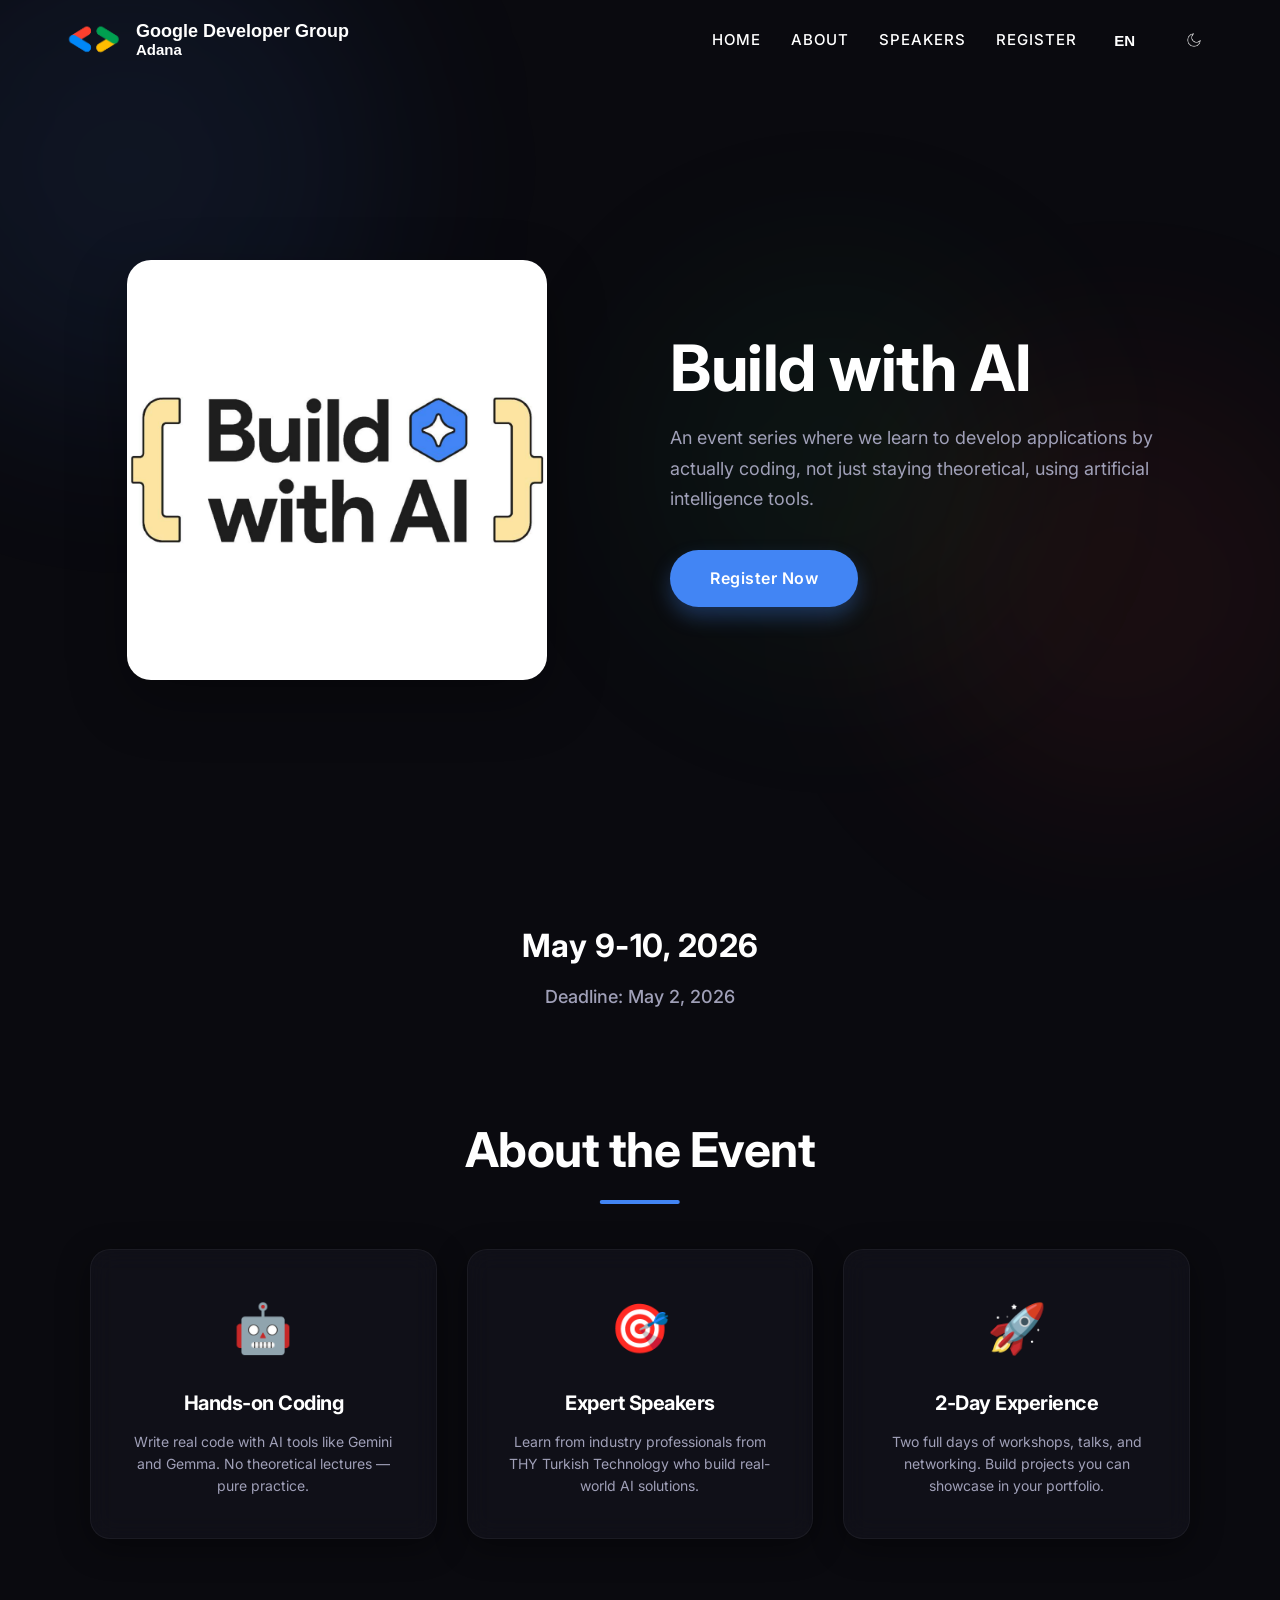
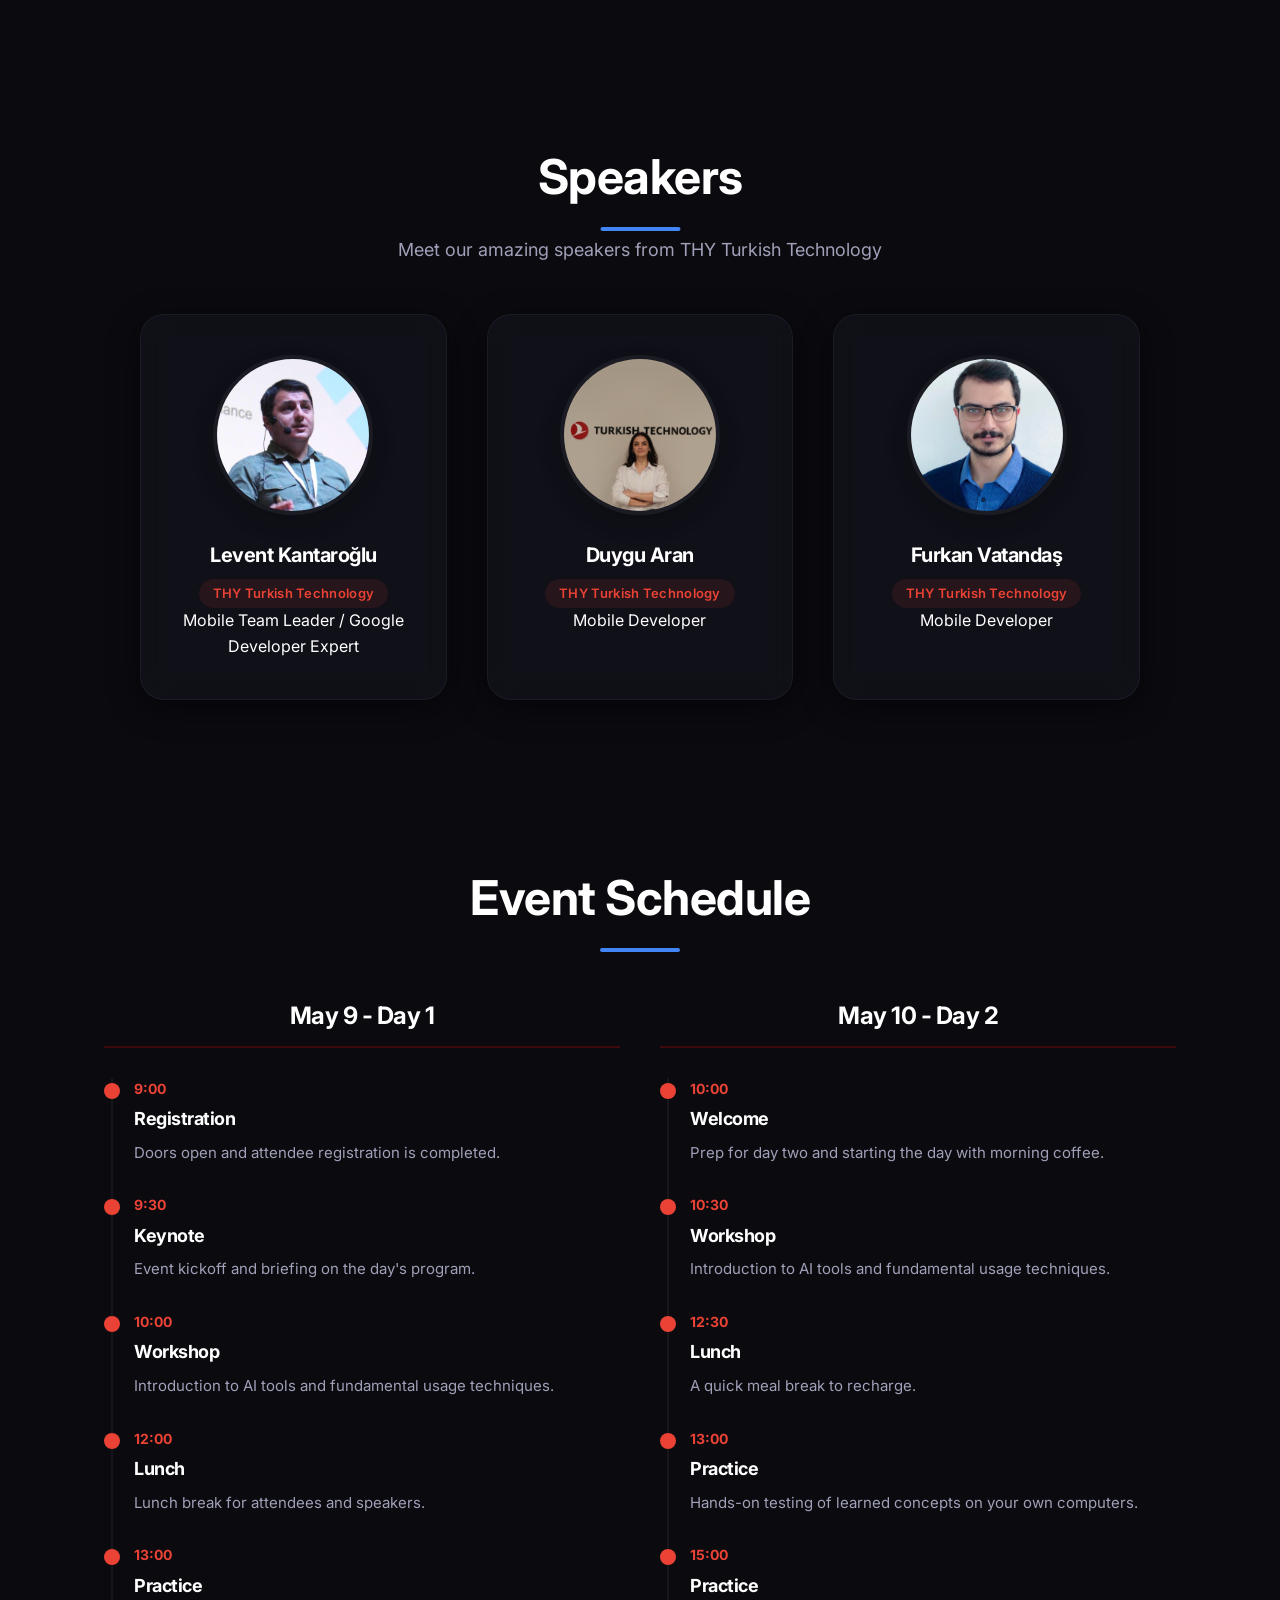
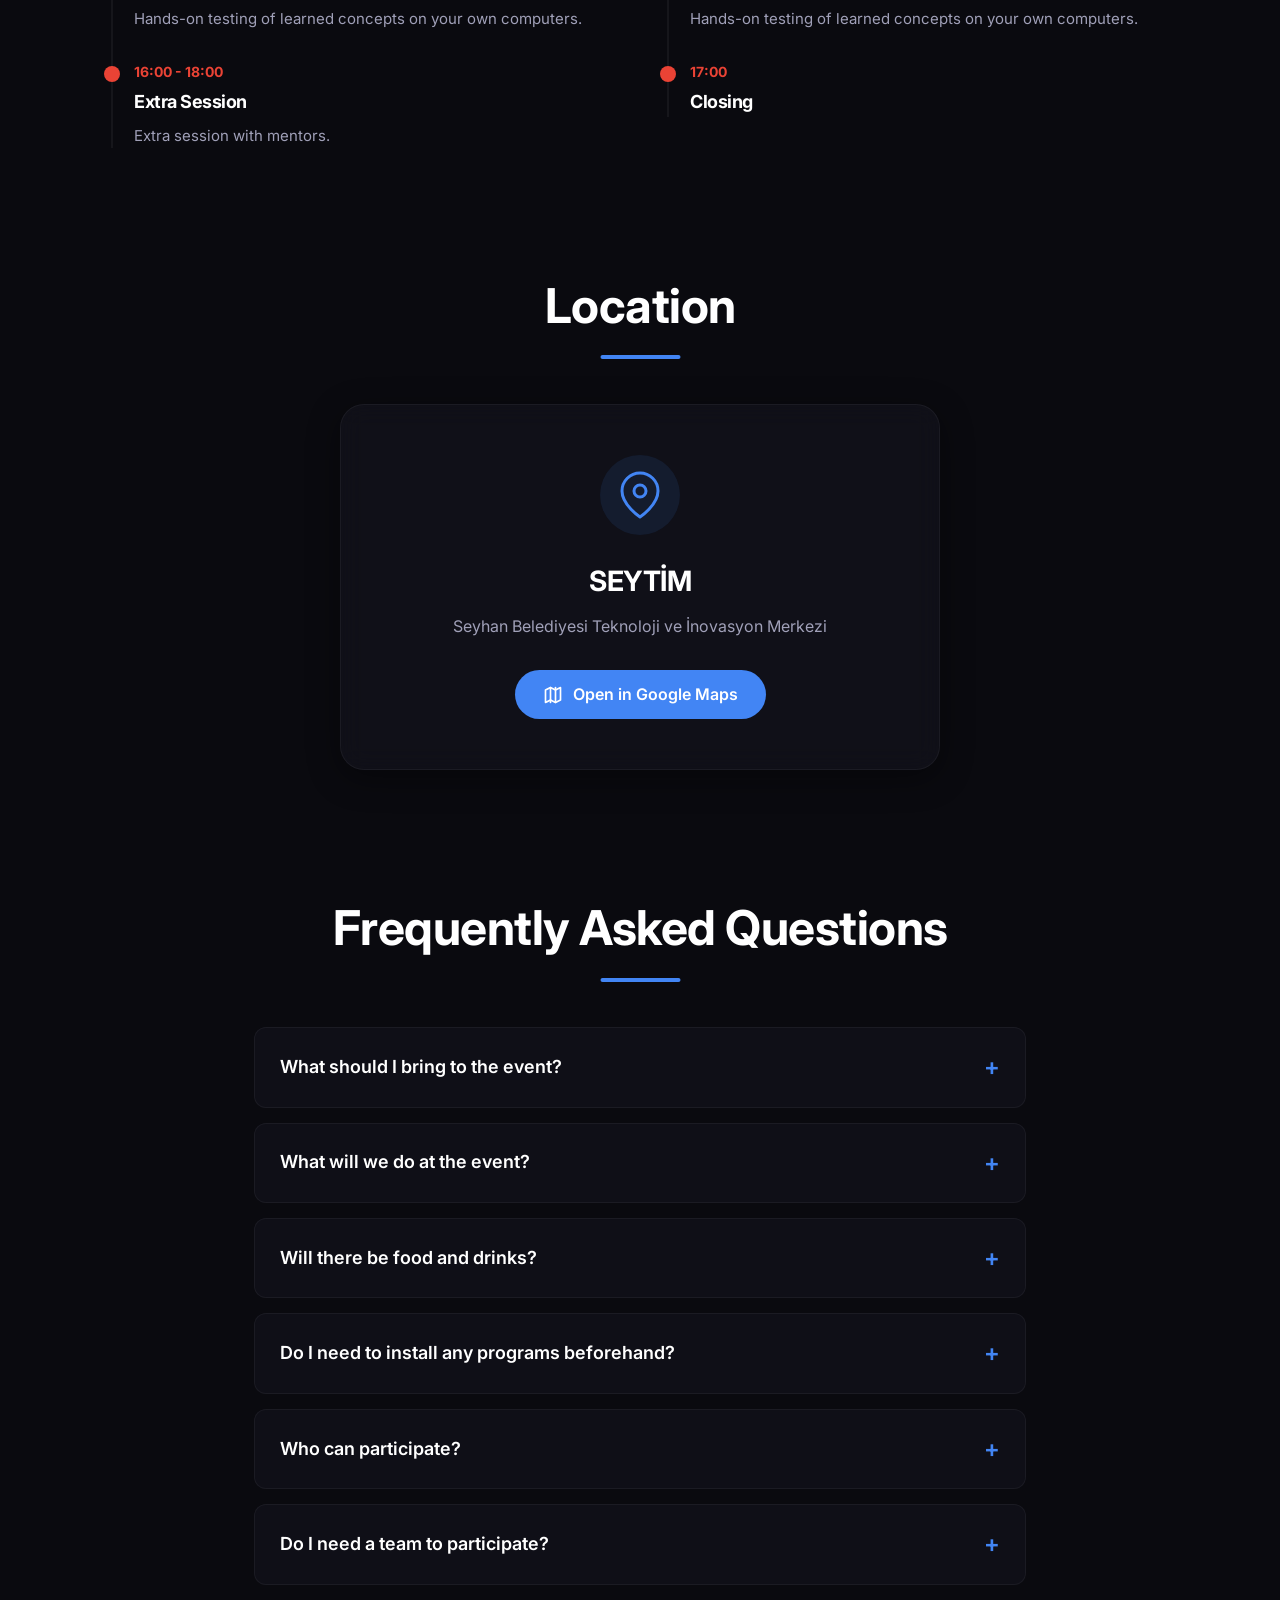
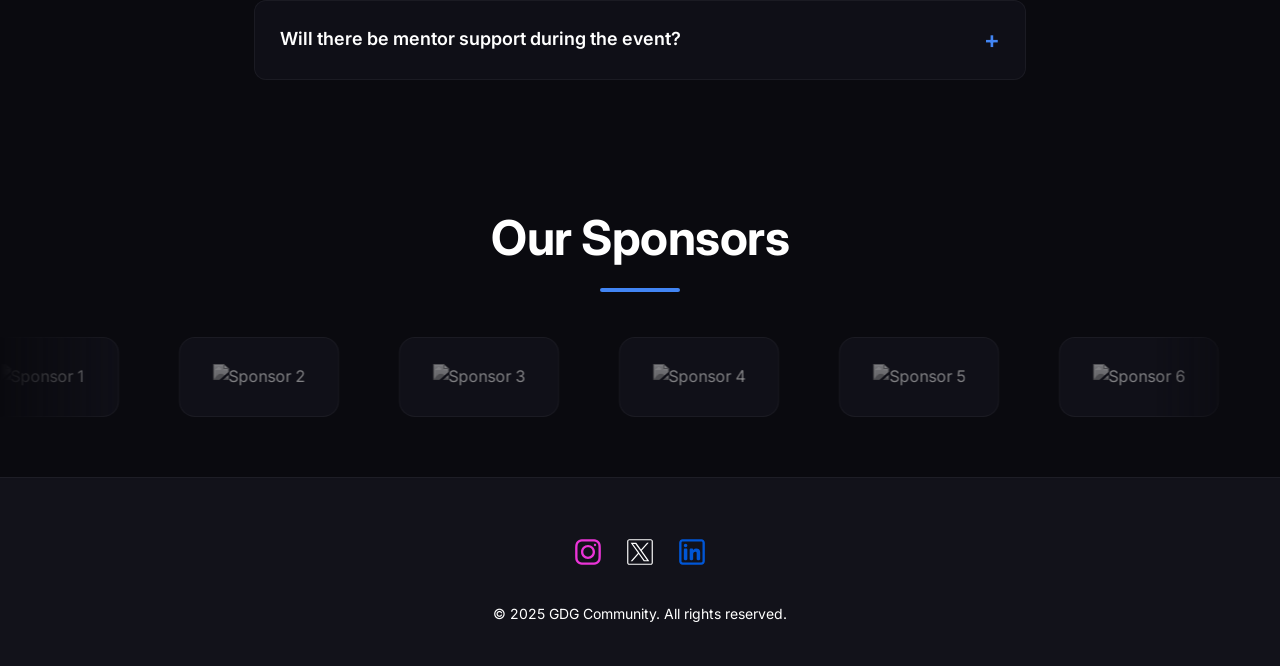
==== buildwithai.html @ b6f0f0a1 "build with ai sayfası yapıldı" ====
<!DOCTYPE html>
<html lang="en">

<head>
    <meta charset="UTF-8">
    <meta name="viewport" content="width=device-width, initial-scale=1.0">
    <title>Build with AI 2026 - GDG Adana</title>
    <meta name="description"
        content="Build with AI 2026 - GDG Adana etkinliği. Yapay zeka araçlarıyla uygulama geliştirmeyi öğrenin.">
    <link rel="preconnect" href="https://fonts.googleapis.com">
    <link rel="preconnect" href="https://fonts.gstatic.com" crossorigin>
    <link href="https://fonts.googleapis.com/css2?family=Inter:wght@300;400;500;600;700;800&display=swap"
        rel="stylesheet">
    <link rel="stylesheet" href="css/style.css">
    <link rel="stylesheet" href="css/buildwithai.css">
</head>

<body>
    <nav class="navbar">
        <div class="nav-left">
            <a href="index.html" style="text-decoration: none; color: inherit;">
                <div class="logo">
                    <img class="gdg-logo" style="width: 60px; height: 40px;" src="images/Logo.png" alt="logo">
                    <div class="logo-text-container">
                        <span class="logo-text">Google Developer Group</span>
                        <span class="logo-subtext">Adana</span>
                    </div>
                </div>
            </a>
        </div>
        <div class="nav-right">
            <ul class="nav-links">
                <li><a href="index.html" class="translate" data-en="Home" data-tr="Ana Sayfa">Home</a></li>
                <li><a href="#about-event" class="translate" data-en="About" data-tr="Hakkında">About</a></li>
                <li><a href="#speakers" class="translate" data-en="Speakers" data-tr="Konuşmacılar">Speakers</a></li>
                <li><a href="#register" class="translate" data-en="Register" data-tr="Başvuru">Register</a></li>
            </ul>
            <button class="lang-toggle desktop-lang-toggle" id="desktopLangToggle">EN</button>
            <button class="theme-toggle desktop-theme-toggle" id="themeToggle"><img id="theme"
                    style="width: 20px; height: 20px;" src="images/night-mode.png" alt="dark-light"></button>
            <div class="mobile-menu-btn" id="mobileMenuBtn">
                <span></span>
                <span></span>
                <span></span>
            </div>
        </div>
    </nav>

    <div class="mobile-menu" id="mobileMenu">
        <ul>
            <li><a href="index.html" class="translate mobile-link" data-en="Home" data-tr="Ana Sayfa">Home</a></li>
            <li><a href="#about-event" class="translate mobile-link" data-en="About" data-tr="Hakkında">About</a></li>
            <li><a href="#speakers" class="translate mobile-link" data-en="Speakers" data-tr="Konuşmacılar">Speakers</a>
            </li>
            <li><a href="#register" class="translate mobile-link" data-en="Register" data-tr="Başvuru">Register</a></li>
        </ul>
        <button class="mobile-lang-toggle" id="mobileLangToggle">
            <span class="translate" data-en="English" data-tr="Türkçe">English</span>
        </button>
        <button class="mobile-theme-toggle" id="mobileThemeToggle">
            <img id="mobileTheme" style="width: 20px; height: 20px;" src="images/night-mode.png" alt="dark-light">
            <span class="translate" data-en="Theme" data-tr="Tema">Theme</span>
        </button>
    </div>

    <div class="page-bg">
        <div class="floating-shape shape1"></div>
        <div class="floating-shape shape2"></div>
        <div class="floating-shape shape3"></div>
    </div>

    <!-- Hero Section -->
    <section class="bwai-hero" id="hero">
        <div class="bwai-hero-content">
            <div class="bwai-hero-logo">
                <img src="images/buildwithai.png" alt="Build with AI 2026">
            </div>
            <div class="bwai-hero-info">

                <h1 class="translate" data-en="Build with AI" data-tr="Build with AI">Build with AI</h1>
                <p class="bwai-hero-desc translate"
                    data-en="An event series where we learn to develop applications by actually coding, not just staying theoretical, using artificial intelligence tools."
                    data-tr="Yapay zeka araçlarını kullanarak, sadece teoride kalmayıp bizzat kod yazarak uygulama geliştirmeyi öğrendiğimiz bir etkinlik serisi.">
                    An event series where we learn to develop applications by actually coding, not just staying
                    theoretical, using artificial intelligence tools.
                </p>
                <a href="https://kommunity.com/gdg-adana/events/build-with-ai-adana-2026-ace75ac0" target="_blank"
                    class="cta-button translate" data-en="Register Now" data-tr="Hemen Başvur">Register Now</a>
            </div>
        </div>
    </section>

    <!-- Event Dates Section -->
    <div class="bwai-dates-container">
        <div class="bwai-event-dates">
            <h3 class="bwai-main-date translate" data-en="May 9-10, 2026" data-tr="9-10 Mayıs 2026">9-10 Mayıs 2026</h3>
            <p class="bwai-main-deadline translate" data-en="Deadline: May 2, 2026" data-tr="Son Başvuru: 2 Mayıs 2026">
                Son Başvuru: 2 Mayıs 2026</p>
        </div>
    </div>

    <!-- About Event -->
    <section id="about-event">
        <h2 class="section-title translate" data-en="About the Event" data-tr="Etkinlik Hakkında">About the Event</h2>
        <div class="bwai-about-grid">
            <div class="bwai-about-card">
                <div class="bwai-about-icon">🤖</div>
                <h3 class="translate" data-en="Hands-on Coding" data-tr="Uygulamalı Kodlama">Hands-on Coding</h3>
                <p class="translate"
                    data-en="Write real code with AI tools like Gemini and Gemma. No theoretical lectures — pure practice."
                    data-tr="Gemini ve Gemma gibi yapay zeka araçlarıyla gerçek kod yazın. Teorik ders yok — tamamen uygulama.">
                    Write real code with AI tools like Gemini and Gemma. No theoretical lectures — pure practice.
                </p>
            </div>
            <div class="bwai-about-card">
                <div class="bwai-about-icon">🎯</div>
                <h3 class="translate" data-en="Expert Speakers" data-tr="Uzman Konuşmacılar">Expert Speakers</h3>
                <p class="translate"
                    data-en="Learn from industry professionals from THY Turkish Technology who build real-world AI solutions."
                    data-tr="Gerçek dünyada yapay zeka çözümleri geliştiren THY Turkish Technology'den sektör profesyonellerinden öğrenin.">
                    Learn from industry professionals from THY Turkish Technology who build real-world AI solutions.
                </p>
            </div>
            <div class="bwai-about-card">
                <div class="bwai-about-icon">🚀</div>
                <h3 class="translate" data-en="2-Day Experience" data-tr="2 Günlük Deneyim">2-Day Experience</h3>
                <p class="translate"
                    data-en="Two full days of workshops, talks, and networking. Build projects you can showcase in your portfolio."
                    data-tr="İki tam gün atölye, konuşma ve ağ oluşturma. Portföyünüzde sergileyebileceğiniz projeler oluşturun.">
                    Two full days of workshops, talks, and networking. Build projects you can showcase in your
                    portfolio.
                </p>
            </div>
        </div>
    </section>

    <!-- Speakers Section -->
    <section id="speakers">
        <h2 class="section-title translate" data-en="Speakers" data-tr="Konuşmacılar">Speakers</h2>
        <p class="bwai-speakers-subtitle translate" data-en="Meet our amazing speakers from THY Turkish Technology"
            data-tr="THY Turkish Technology'den harika konuşmacılarımızla tanışın">
            Meet our amazing speakers from THY Turkish Technology
        </p>
        <div class="bwai-speakers-grid">
            <div class="bwai-speaker-card">
                <div class="bwai-speaker-photo">
                    <img src="images/levent_kantarcıoglu.jpg" alt="Levent Kantarcıoğlu">
                </div>
                <div class="bwai-speaker-info">
                    <h3>Levent Kantaroğlu</h3>
                    <span class="bwai-speaker-company">THY Turkish Technology</span>
                    <p class="translate" data-en="Mobile Team Leader / Google Developer Expert"
                        data-tr="Mobil Takım Lideri / Google Developer Expert">
                        Mobil Takım Lideri / Google Developer Expert
                    </p>
                </div>
            </div>
            <div class="bwai-speaker-card">
                <div class="bwai-speaker-photo">
                    <img src="images/duygu_aran.jpg" alt="Duygu Aran">
                </div>
                <div class="bwai-speaker-info">
                    <h3>Duygu Aran</h3>
                    <span class="bwai-speaker-company">THY Turkish Technology</span>
                    <p class="translate" data-en="Mobile Developer" data-tr="Mobil Geliştirici">
                        Mobil Geliştirici
                    </p>
                </div>
            </div>
            <div class="bwai-speaker-card">
                <div class="bwai-speaker-photo">
                    <img src="images/furkan_vatandaş.jpg" alt="Furkan Vatandaş">
                </div>
                <div class="bwai-speaker-info">
                    <h3>Furkan Vatandaş</h3>
                    <span class="bwai-speaker-company">THY Turkish Technology</span>
                    <p class="translate" data-en="Mobile Developer" data-tr="Mobil Geliştirici">
                        Mobil Geliştirici
                    </p>
                </div>
            </div>
        </div>
    </section>

    <!-- Schedule Section -->
    <section id="schedule" class="bwai-schedule-section">
        <h2 class="section-title translate" data-en="Event Schedule" data-tr="Etkinlik Akışı">Event Schedule</h2>
        <div class="bwai-schedule-container">
            <!-- Day 1 -->
            <div class="bwai-schedule-day">
                <h3 class="bwai-day-title translate" data-en="May 9 - Day 1" data-tr="9 Mayıs - 1. Gün">9 Mayıs - 1. Gün
                </h3>
                <div class="bwai-timeline">
                    <div class="bwai-timeline-item">
                        <div class="bwai-timeline-time">9:00</div>
                        <div class="bwai-timeline-content">
                            <h4 class="translate" data-en="Registration" data-tr="Kayıt">Kayıt</h4>
                            <p class="translate" data-en="Doors open and attendee registration is completed."
                                data-tr="Kapı açılışı ve katılımcı kayıtlarının tamamlanması süreci.">Kapı açılışı ve
                                katılımcı kayıtlarının tamamlanması süreci.</p>
                        </div>
                    </div>
                    <div class="bwai-timeline-item">
                        <div class="bwai-timeline-time">9:30</div>
                        <div class="bwai-timeline-content">
                            <h4 class="translate" data-en="Keynote" data-tr="Açılış">Açılış</h4>
                            <p class="translate" data-en="Event kickoff and briefing on the day's program."
                                data-tr="Etkinliğe resmi başlangıç ve günün programı hakkında detaylı bilgilendirme.">
                                Etkinliğe resmi başlangıç ve günün programı hakkında detaylı bilgilendirme.</p>
                        </div>
                    </div>
                    <div class="bwai-timeline-item">
                        <div class="bwai-timeline-time">10:00</div>
                        <div class="bwai-timeline-content">
                            <h4 class="translate" data-en="Workshop" data-tr="Atölye">Atölye</h4>
                            <p class="translate" data-en="Introduction to AI tools and fundamental usage techniques."
                                data-tr="Yapay zeka araçlarına giriş ve temel kullanım tekniklerinin gösterilmesi.">
                                Yapay zeka araçlarına giriş ve temel kullanım tekniklerinin gösterilmesi.</p>
                        </div>
                    </div>
                    <div class="bwai-timeline-item">
                        <div class="bwai-timeline-time">12:00</div>
                        <div class="bwai-timeline-content">
                            <h4 class="translate" data-en="Lunch" data-tr="Öğle Yemeği">Öğle Yemeği</h4>
                            <p class="translate" data-en="Lunch break for attendees and speakers."
                                data-tr="Katılımcılar ve konuşmacılar için öğle yemeği ve dinlenme arası.">Katılımcılar
                                ve konuşmacılar için öğle yemeği ve dinlenme arası.</p>
                        </div>
                    </div>
                    <div class="bwai-timeline-item">
                        <div class="bwai-timeline-time">13:00</div>
                        <div class="bwai-timeline-content">
                            <h4 class="translate" data-en="Practice" data-tr="Pratik">Pratik</h4>
                            <p class="translate" data-en="Hands-on testing of learned concepts on your own computers."
                                data-tr="Öğrenilen teorik bilgilerin bilgisayarlarınızda uygulamalı olarak test edilmesi.">
                                Öğrenilen teorik bilgilerin bilgisayarlarınızda uygulamalı olarak test edilmesi.</p>
                        </div>
                    </div>
                    <div class="bwai-timeline-item">
                        <div class="bwai-timeline-time">16:00 - 18:00</div>
                        <div class="bwai-timeline-content">
                            <h4 class="translate" data-en="Extra Session" data-tr="Ek Oturum">Ek Oturum</h4>
                            <p class="translate" data-en="Extra session with mentors." data-tr="Mentörlerle ek oturum.">
                                Mentörlerle ek oturum.</p>
                        </div>
                    </div>
                </div>
            </div>

            <!-- Day 2 -->
            <div class="bwai-schedule-day">
                <h3 class="bwai-day-title translate" data-en="May 10 - Day 2" data-tr="10 Mayıs - 2. Gün">10 Mayıs - 2.
                    Gün</h3>
                <div class="bwai-timeline">
                    <div class="bwai-timeline-item">
                        <div class="bwai-timeline-time">10:00</div>
                        <div class="bwai-timeline-content">
                            <h4 class="translate" data-en="Welcome" data-tr="Karşılama">Karşılama</h4>
                            <p class="translate" data-en="Prep for day two and starting the day with morning coffee."
                                data-tr="İkinci güne hazırlık ve sabah kahvesi eşliğinde enerji toplayarak güne başlama.">
                                İkinci güne hazırlık ve sabah kahvesi eşliğinde enerji toplayarak güne başlama.</p>
                        </div>
                    </div>
                    <div class="bwai-timeline-item">
                        <div class="bwai-timeline-time">10:30</div>
                        <div class="bwai-timeline-content">
                            <h4 class="translate" data-en="Workshop" data-tr="Atölye">Atölye</h4>
                            <p class="translate" data-en="Introduction to AI tools and fundamental usage techniques."
                                data-tr="Yapay zeka araçlarına giriş ve temel kullanım tekniklerinin gösterilmesi.">
                                Yapay zeka araçlarına giriş ve temel kullanım tekniklerinin gösterilmesi.</p>
                        </div>
                    </div>
                    <div class="bwai-timeline-item">
                        <div class="bwai-timeline-time">12:30</div>
                        <div class="bwai-timeline-content">
                            <h4 class="translate" data-en="Lunch" data-tr="Öğle Yemeği">Öğle Yemeği</h4>
                            <p class="translate" data-en="A quick meal break to recharge."
                                data-tr="Projeye kısa bir ara verip yemek eşliğinde enerji toplama molası.">Projeye kısa
                                bir ara verip yemek eşliğinde enerji toplama molası.</p>
                        </div>
                    </div>
                    <div class="bwai-timeline-item">
                        <div class="bwai-timeline-time">13:00</div>
                        <div class="bwai-timeline-content">
                            <h4 class="translate" data-en="Practice" data-tr="Pratik">Pratik</h4>
                            <p class="translate" data-en="Hands-on testing of learned concepts on your own computers."
                                data-tr="Öğrenilen teorik bilgilerin bilgisayarlarınızda uygulamalı olarak test edilmesi.">
                                Öğrenilen teorik bilgilerin bilgisayarlarınızda uygulamalı olarak test edilmesi.</p>
                        </div>
                    </div>

                    <div class="bwai-timeline-item">
                        <div class="bwai-timeline-time">15:00</div>
                        <div class="bwai-timeline-content">
                            <h4 class="translate" data-en="Practice" data-tr="Pratik">Pratik</h4>
                            <p class="translate" data-en="Hands-on testing of learned concepts on your own computers."
                                data-tr="Öğrenilen teorik bilgilerin bilgisayarlarınızda uygulamalı olarak test edilmesi.">
                                Öğrenilen teorik bilgilerin bilgisayarlarınızda uygulamalı olarak test edilmesi.</p>
                        </div>
                    </div>
                    <div class="bwai-timeline-item">
                        <div class="bwai-timeline-time">17:00</div>
                        <div class="bwai-timeline-content">
                            <h4 class="translate" data-en="Closing" data-tr="Kapanış">Kapanış</h4>

                        </div>
                    </div>
                </div>
            </div>
        </div>
    </section>

    <!-- Location Section -->
    <section id="location" class="bwai-location-section">
        <h2 class="section-title translate" data-en="Location" data-tr="Konum">Location</h2>
        <div class="bwai-location-card">
            <div class="bwai-location-icon">
                <svg width="48" height="48" viewBox="0 0 24 24" fill="none" stroke="currentColor" stroke-width="1.5"
                    stroke-linecap="round" stroke-linejoin="round">
                    <path d="M21 10c0 7-9 13-9 13s-9-6-9-13a9 9 0 0 1 18 0z"></path>
                    <circle cx="12" cy="10" r="3"></circle>
                </svg>
            </div>
            <h3 class="bwai-location-name">SEYTİM</h3>
            <p class="bwai-location-desc">Seyhan Belediyesi Teknoloji ve İnovasyon Merkezi</p>
            <a href="https://www.google.com/maps/place/Seytim+-+Seyhan+Belediyesi+Teknoloji+ve+%C4%B0novasyon+Merkezi/@37.0286961,35.3073886,665m/data=!3m2!1e3!4b1!4m6!3m5!1s0x15288fc8018d7b2d:0x95e693ff4a6bc7c2!8m2!3d37.0286961!4d35.3073886!16s%2Fg%2F11ryf43mwc?entry=ttu&g_ep=EgoyMDI2MDQyMi4wIKXMDSoASAFQAw%3D%3D"
                target="_blank" class="bwai-map-button">
                <svg width="20" height="20" viewBox="0 0 24 24" fill="none" stroke="currentColor" stroke-width="2"
                    stroke-linecap="round" stroke-linejoin="round">
                    <polygon points="3 6 9 3 15 6 21 3 21 18 15 21 9 18 3 21"></polygon>
                    <line x1="9" y1="3" x2="9" y2="21"></line>
                    <line x1="15" y1="3" x2="15" y2="21"></line>
                </svg>
                <span class="translate" data-en="Open in Google Maps" data-tr="Google Haritalar'da Aç">Open in Google
                    Maps</span>
            </a>
        </div>
    </section>

    <!-- FAQ Section -->
    <section id="faq" class="bwai-faq-section">
        <h2 class="section-title translate" data-en="Frequently Asked Questions" data-tr="Sıkça Sorulan Sorular">FAQ
        </h2>
        <div class="faq-container">
            <div class="faq-item">
                <div class="faq-question" onclick="toggleFaq(this)">
                    <span class="translate" data-en="What should I bring to the event?"
                        data-tr="Etkinliğe gelirken ne getirmeliyim?">Etkinliğe gelirken ne getirmeliyim?</span>
                    <span class="faq-toggle">+</span>
                </div>
                <div class="faq-answer">
                    <p class="translate"
                        data-en="Participants should bring their own laptops. We also recommend bringing a charger and personal necessities."
                        data-tr="Katılımcıların kendi bilgisayarlarını getirmeleri gerekmektedir. Ayrıca şarj aleti ve kişisel ihtiyaçlarınızı da yanınıza almanızı öneririz.">
                        Participants should bring their own laptops. We also recommend bringing a charger and personal
                        necessities.</p>
                </div>
            </div>
            <div class="faq-item">
                <div class="faq-question" onclick="toggleFaq(this)">
                    <span class="translate" data-en="What will we do at the event?"
                        data-tr="Etkinlikte ne yapacağız?">Etkinlikte ne yapacağız?</span>
                    <span class="faq-toggle">+</span>
                </div>
                <div class="faq-answer">
                    <p class="translate"
                        data-en="During the event, participants will develop their own applications using Google technologies. The main technologies to be used are Flutter, Firebase, and artificial intelligence tools."
                        data-tr="Etkinlik boyunca katılımcılar, Google teknolojilerini kullanarak kendi uygulamalarını geliştirecekler. Kullanılacak başlıca teknolojiler: Flutter, Firebase, Yapay zeka araçları">
                        During the event, participants will develop their own applications using Google technologies.
                        The main technologies to be used are Flutter, Firebase, and artificial intelligence tools.</p>
                </div>
            </div>
            <div class="faq-item">
                <div class="faq-question" onclick="toggleFaq(this)">
                    <span class="translate" data-en="Will there be food and drinks?"
                        data-tr="Yemek ve içecek olacak mı?">Yemek ve içecek olacak
                        mı?</span>
                    <span class="faq-toggle">+</span>
                </div>
                <div class="faq-answer">
                    <p class="translate"
                        data-en="Yes! During the event, food and drinks will be provided to the participants."
                        data-tr="Evet! Etkinlik süresince katılımcılara yemek ve içecek ikramı sağlanacaktır.">Evet!
                        Etkinlik
                        süresince katılımcılara yemek ve içecek ikramı sağlanacaktır.</p>
                </div>
            </div>
            <div class="faq-item">
                <div class="faq-question" onclick="toggleFaq(this)">
                    <span class="translate" data-en="Do I need to install any programs beforehand?"
                        data-tr="Önceden yüklemem gereken programlar var mı?">Önceden yüklemem gereken programlar
                        var mı?</span>
                    <span class="faq-toggle">+</span>
                </div>
                <div class="faq-answer">
                    <p class="translate"
                        data-en="Yes, you need to install the following tools before the event: Flutter SDK, A mobile emulator"
                        data-tr="Evet, etkinlik öncesinde aşağıdaki araçların kurulu olması gerekmektedir:

                        Flutter SDK
                        Bir mobil emülatör">Evet, etkinlik öncesinde aşağıdaki araçların kurulu olması gerekmektedir:

                        Flutter SDK
                        Bir mobil emülatör</p>
                </div>
            </div>
            <div class="faq-item">
                <div class="faq-question" onclick="toggleFaq(this)">
                    <span class="translate" data-en="Who can participate?" data-tr="Kimler katılabilir?">Kimler
                        katılabilir?</span>
                    <span class="faq-toggle">+</span>
                </div>
                <div class="faq-answer">
                    <p class="translate"
                        data-en="Anyone interested in software development can participate in the event. It is suitable for everyone from beginner to advanced levels."
                        data-tr="Yazılım geliştirmeye ilgi duyan herkes etkinliğe katılabilir.
Başlangıç seviyesinden ileri seviyeye kadar herkese uygundur.">Yazılım geliştirmeye ilgi duyan herkes
                        etkinliğe katılabilir.
                        Başlangıç seviyesinden ileri seviyeye kadar herkese uygundur.</p>
                </div>
            </div>
            <div class="faq-item">
                <div class="faq-question" onclick="toggleFaq(this)">
                    <span class="translate" data-en="Do I need a team to participate?"
                        data-tr="Katılmak için ekip gerekli mi?">Katılmak için ekip gerekli mi?</span>
                    <span class="faq-toggle">+</span>
                </div>
                <div class="faq-answer">
                    <p class="translate"
                        data-en="No, you can participate individually. You can form a team during the event." data-tr="Hayır, bireysel olarak da katılabilirsiniz.
Etkinlik sırasında ekip oluşturabilirsiniz.">Hayır,
                        bireysel olarak da katılabilirsiniz.
                        Etkinlik sırasında ekip oluşturabilirsiniz.</p>
                </div>
            </div>
            <div class="faq-item">
                <div class="faq-question" onclick="toggleFaq(this)">
                    <span class="translate" data-en="Will there be mentor support during the event?"
                        data-tr="Etkinlik boyunca mentör desteği olacak mı?">Etkinlik boyunca mentör desteği olacak
                        mı?</span>
                    <span class="faq-toggle">+</span>
                </div>
                <div class="faq-answer">
                    <p class="translate"
                        data-en="Yes! During the event, you will receive support from experienced mentors for your projects."
                        data-tr="Evet! Etkinlik süresince projeleriniz için deneyimli mentörlerden destek alabilirsiniz.">
                        Evet!
                        Etkinlik
                        süresince projeleriniz için deneyimli mentörlerden destek alabilirsiniz.</p>
                </div>
            </div>
        </div>
    </section>

    <!-- Sponsors Section -->
    <section id="sponsors" class="bwai-sponsors-section">
        <h2 class="section-title translate" data-en="Our Sponsors" data-tr="Sponsorlarımız">Our Sponsors</h2>
        <div class="bwai-sponsors-marquee">
            <div class="bwai-sponsors-track" id="sponsorsTrack">
                <!-- Sponsor logos — replace src with actual sponsor logo paths -->
                <div class="bwai-sponsor-item"><img src="images/sponsors/sponsor1.png" alt="Sponsor 1"></div>
                <div class="bwai-sponsor-item"><img src="images/sponsors/sponsor2.png" alt="Sponsor 2"></div>
                <div class="bwai-sponsor-item"><img src="images/sponsors/sponsor3.png" alt="Sponsor 3"></div>
                <div class="bwai-sponsor-item"><img src="images/sponsors/sponsor4.png" alt="Sponsor 4"></div>
                <div class="bwai-sponsor-item"><img src="images/sponsors/sponsor5.png" alt="Sponsor 5"></div>
                <div class="bwai-sponsor-item"><img src="images/sponsors/sponsor6.png" alt="Sponsor 6"></div>
            </div>
        </div>
    </section>

    <!-- Scroll to Top Button -->
    <button class="scroll-to-top" id="scrollToTop" aria-label="Scroll to top">
        <svg width="24" height="24" viewBox="0 0 24 24" fill="none" stroke="currentColor" stroke-width="2.5"
            stroke-linecap="round" stroke-linejoin="round">
            <polyline points="18 15 12 9 6 15"></polyline>
        </svg>
    </button>

    <footer>
        <div class="social-links">
            <a href="https://www.instagram.com/gdg_adana/" target="_blank"><svg width="24px" height="24px"
                    viewBox="0 0 24 24" fill="none" xmlns="http://www.w3.org/2000/svg">
                    <g>
                        <path fill-rule="evenodd" clip-rule="evenodd"
                            d="M12 18C15.3137 18 18 15.3137 18 12C18 8.68629 15.3137 6 12 6C8.68629 6 6 8.68629 6 12C6 15.3137 8.68629 18 12 18ZM12 16C14.2091 16 16 14.2091 16 12C16 9.79086 14.2091 8 12 8C9.79086 8 8 9.79086 8 12C8 14.2091 9.79086 16 12 16Z"
                            fill="#eb34d8"></path>
                        <path
                            d="M18 5C17.4477 5 17 5.44772 17 6C17 6.55228 17.4477 7 18 7C18.5523 7 19 6.55228 19 6C19 5.44772 18.5523 5 18 5Z"
                            fill="#eb34d8"></path>
                        <path fill-rule="evenodd" clip-rule="evenodd"
                            d="M1.65396 4.27606C1 5.55953 1 7.23969 1 10.6V13.4C1 16.7603 1 18.4405 1.65396 19.7239C2.2292 20.8529 3.14708 21.7708 4.27606 22.346C5.55953 23 7.23969 23 10.6 23H13.4C16.7603 23 18.4405 23 19.7239 22.346C20.8529 21.7708 21.7708 20.8529 22.346 19.7239C23 18.4405 23 16.7603 23 13.4V10.6C23 7.23969 23 5.55953 22.346 4.27606C21.7708 3.14708 20.8529 2.2292 19.7239 1.65396C18.4405 1 16.7603 1 13.4 1H10.6C7.23969 1 5.55953 1 4.27606 1.65396C3.14708 2.2292 2.2292 3.14708 1.65396 4.27606ZM13.4 3H10.6C8.88684 3 7.72225 3.00156 6.82208 3.0751C5.94524 3.14674 5.49684 3.27659 5.18404 3.43597C4.43139 3.81947 3.81947 4.43139 3.43597 5.18404C3.27659 5.49684 3.14674 5.94524 3.0751 6.82208C3.00156 7.72225 3 8.88684 3 10.6V13.4C3 15.1132 3.00156 16.2777 3.0751 17.1779C3.14674 18.0548 3.27659 18.5032 3.43597 18.816C3.81947 19.5686 4.43139 20.1805 5.18404 20.564C5.49684 20.7234 5.94524 20.8533 6.82208 20.9249C7.72225 20.9984 8.88684 21 10.6 21H13.4C15.1132 21 16.2777 20.9984 17.1779 20.9249C18.0548 20.8533 18.5032 20.7234 18.816 20.564C19.5686 20.1805 20.1805 19.5686 20.564 18.816C20.7234 18.5032 20.8533 18.0548 20.9249 17.1779C20.9984 16.2777 21 15.1132 21 13.4V10.6C21 8.88684 20.9984 7.72225 20.9249 6.82208C20.8533 5.94524 20.7234 5.49684 20.564 5.18404C20.1805 4.43139 19.5686 3.81947 18.816 3.43597C18.5032 3.27659 18.0548 3.14674 17.1779 3.0751C16.2777 3.00156 15.1132 3 13.4 3Z"
                            fill="#eb34d8"></path>
                    </g>
                </svg></a>
            <a href="https://x.com/gdg_adana" target="_blank">
                <svg style="fill: white;" xmlns="http://www.w3.org/2000/svg" width="24px" height="24px"
                    viewBox="0 0 24 24">
                    <g>
                        <path
                            d="M21.159809,2C21.623091,2,22,2.376909,22,2.840191v18.319618C22,21.623091,21.623091,22,21.159809,22H2.84019   C2.37691,22,2,21.623091,2,21.159809V2.840191C2,2.376909,2.37691,2,2.84019,2H21.159809 M21.159809,1H2.84019   C1.82388,1,1,1.823879,1,2.840191v18.319618C1,22.176121,1.82388,23,2.84019,23h18.319618C22.176121,23,23,22.176121,23,21.159809   V2.840191C23,1.823879,22.176121,1,21.159809,1L21.159809,1z" />
                    </g>
                    <path
                        d="M13.523985,10.775623L19.480984,4h-1.41143l-5.174801,5.88195L8.764665,4H4l6.246901,8.895341L4,20h1.411431  l5.461361-6.21299L15.235336,20H20L13.523985,10.775623z M11.590199,12.973429l-0.633908-0.886331L5.920428,5.041171h2.168246  l4.065295,5.6884l0.631236,0.886331l5.283681,7.39365H15.90064L11.590199,12.973429z" />
                </svg>
            </a>
            <a href="https://tr.linkedin.com/company/gdg-adana" target="_blank"><svg width="25px" height="25px"
                    viewBox="0 0 24 24" fill="none" xmlns="http://www.w3.org/2000/svg">
                    <g>
                        <path
                            d="M6.5 8C7.32843 8 8 7.32843 8 6.5C8 5.67157 7.32843 5 6.5 5C5.67157 5 5 5.67157 5 6.5C5 7.32843 5.67157 8 6.5 8Z"
                            fill="#0056d6"></path>
                        <path
                            d="M5 10C5 9.44772 5.44772 9 6 9H7C7.55228 9 8 9.44771 8 10V18C8 18.5523 7.55228 19 7 19H6C5.44772 19 5 18.5523 5 18V10Z"
                            fill="#0056d6"></path>
                        <path
                            d="M11 19H12C12.5523 19 13 18.5523 13 18V13.5C13 12 16 11 16 13V18.0004C16 18.5527 16.4477 19 17 19H18C18.5523 19 19 18.5523 19 18V12C19 10 17.5 9 15.5 9C13.5 9 13 10.5 13 10.5V10C13 9.44771 12.5523 9 12 9H11C10.4477 9 10 9.44772 10 10V18C10 18.5523 10.4477 19 11 19Z"
                            fill="#0056d6"></path>
                        <path fill-rule="evenodd" clip-rule="evenodd"
                            d="M20 1C21.6569 1 23 2.34315 23 4V20C23 21.6569 21.6569 23 20 23H4C2.34315 23 1 21.6569 1 20V4C1 2.34315 2.34315 1 4 1H20ZM20 3C20.5523 3 21 3.44772 21 4V20C21 20.5523 20.5523 21 20 21H4C3.44772 21 3 20.5523 3 20V4C3 3.44772 3.44772 3 4 3H20Z"
                            fill="#0056d6"></path>
                    </g>
                </svg></a>
        </div>
        <p class="translate" data-en="© 2025 GDG Community. All rights reserved."
            data-tr="© 2025 GDG Topluluğu. Tüm hakları saklıdır." style="color: white;">&copy; 2025 GDG Community. All
            rights reserved.</p>
    </footer>

    <script src="js/buildwithai.js"></script>
</body>

</html>
---- css/style.css ----
/* General Reset */
* {
    margin: 0;
    padding: 0;
    box-sizing: border-box;
}

:root {
    --bg-primary: #ffffff;
    --bg-secondary: #f8f9fa;
    --text-primary: #1a1a2e;
    --text-secondary: #4a4a68;
    --google-blue: #4285f4;
    --google-red: #ea4335;
    --google-yellow: #fbbc04;
    --google-green: #34a853;
    --card-bg: rgba(255, 255, 255, 0.7);
    --card-border: rgba(66, 133, 244, 0.15);
    --glass-shadow: 0 8px 32px rgba(31, 38, 135, 0.07);
    --glass-blur: blur(12px);
}

body:not(.light-mode) {
    --bg-primary: #0a0a0f;
    --bg-secondary: #12121a;
    --text-primary: #ffffff;
    --text-secondary: #a0a0b8;
    --card-bg: rgba(20, 20, 30, 0.6);
    --card-border: rgba(255, 255, 255, 0.05);
    --glass-shadow: 0 8px 32px rgba(0, 0, 0, 0.4);
}

body {
    font-family: 'Inter', sans-serif;
    background: var(--bg-primary);
    color: var(--text-primary);
    transition: background 0.4s ease, color 0.4s ease;
    overflow-x: hidden;
    line-height: 1.6;
}

/* Typography */
h1,
h2,
h3,
h4,
h5,
h6 {
    font-weight: 700;
    letter-spacing: -0.5px;
}

/* Background Elements */
.page-bg {
    position: fixed;
    top: 0;
    left: 0;
    width: 100%;
    height: 100%;
    z-index: -1;
    overflow: hidden;
    pointer-events: none;
}

#bg-video {
    position: absolute;
    top: 50%;
    left: 50%;
    min-width: 100%;
    min-height: 100%;
    width: auto;
    height: auto;
    transform: translateX(-50%) translateY(-50%);
    object-fit: cover;
    z-index: -1;
    opacity: 0.15;
    /* Hafif silik görünmesi için */
    transition: opacity 0.4s ease;
}

body.light-mode #bg-video {
    opacity: 0.05;
    /* Light mode'da daha da silik */
}

.floating-shape {
    position: absolute;
    border-radius: 50%;
    filter: blur(100px);
    opacity: 0.6;
    animation: float 20s infinite ease-in-out alternate;
}

.shape1 {
    width: 40vw;
    height: 40vw;
    background: rgba(66, 133, 244, 0.15);
    top: -10%;
    left: -10%;
}

.shape2 {
    width: 35vw;
    height: 35vw;
    background: rgba(234, 67, 53, 0.12);
    bottom: 10%;
    right: -5%;
    animation-delay: -5s;
}

.shape3 {
    width: 30vw;
    height: 30vw;
    background: rgba(52, 168, 83, 0.12);
    top: 30%;
    left: 50%;
    animation-delay: -10s;
}

@keyframes float {
    0% {
        transform: translate(0, 0) scale(1);
    }

    100% {
        transform: translate(5vw, 5vw) scale(1.1);
    }
}

/* Navbar */
.navbar {
    position: fixed;
    top: 0;
    width: 100%;
    padding: 20px 5%;
    display: flex;
    justify-content: space-between;
    align-items: center;
    background: transparent;
    z-index: 1000;
    transition: all 0.4s ease;
}

.navbar.scrolled {
    padding: 15px 5%;
    background: var(--card-bg);
    backdrop-filter: var(--glass-blur);
    -webkit-backdrop-filter: var(--glass-blur);
    border-bottom: 1px solid var(--card-border);
    box-shadow: var(--glass-shadow);
}

.nav-left .logo {
    font-size: 24px;
    font-weight: 800;
    display: flex;
    align-items: center;
    gap: 12px;
}

.logo-text-container {
    display: flex;
    flex-direction: column;
    line-height: 1.1;
    font-family: 'Google Sans', 'Product Sans', sans-serif;
}

.logo-text {
    font-size: 18px;
    font-weight: 700;
    color: var(--text-primary);
}

.logo-subtext {
    font-size: 15px;
    font-weight: 600;
    color: var(--text-primary);
}

.nav-right {
    display: flex;
    align-items: center;
    gap: 25px;
}

.nav-links {
    display: flex;
    gap: 30px;
    list-style: none;
}

.nav-links a {
    color: var(--text-primary);
    text-decoration: none;
    font-weight: 500;
    font-size: 15px;
    text-transform: uppercase;
    letter-spacing: 1px;
    transition: color 0.3s;
    position: relative;
}

.nav-links a::after {
    content: '';
    position: absolute;
    width: 0;
    height: 2px;
    bottom: -5px;
    left: 0;
    background-color: var(--google-blue);
    transition: width 0.3s ease;
}

.nav-links a:hover::after {
    width: 100%;
}

.theme-toggle,
.lang-toggle {
    background: transparent;
    border: none;
    cursor: pointer;
    font-size: 15px;
    font-weight: 600;
    color: var(--text-primary);
    display: flex;
    align-items: center;
    gap: 8px;
    padding: 8px 12px;
    border-radius: 8px;
    transition: background 0.3s;
}

.theme-toggle:hover,
.lang-toggle:hover {
    background: var(--card-border);
}

/* Removed redundant invert filters since JS swaps the images */

/* Hero Slider */
.hero {
    position: relative;
    height: 100vh;
    width: 100%;
    overflow: hidden;
    display: flex;
    align-items: center;
    justify-content: center;
    padding-top: 80px;
}

.hero-slider {
    position: absolute;
    top: 0;
    left: 0;
    width: 100%;
    height: 100%;
}

.slide {
    position: absolute;
    top: 0;
    left: 0;
    width: 100%;
    height: 100%;
    opacity: 0;
    transform: scale(1.05);
    transition: opacity 1s ease, transform 1s ease;
    display: flex;
    align-items: center;
    justify-content: center;
    z-index: 1;
    pointer-events: none;
}

.slide.active {
    opacity: 1;
    transform: scale(1);
    z-index: 2;
    pointer-events: auto;
}

.hero-content {
    text-align: center;
    max-width: 900px;
    padding: 0 20px;
    z-index: 3;
}

.hero-content h1 {
    font-size: clamp(40px, 6vw, 80px);
    margin-bottom: 25px;
    line-height: 1.1;
    color: var(--text-primary);
    opacity: 0;
    transform: translateY(30px);
    transition: all 0.8s cubic-bezier(0.2, 0.8, 0.2, 1) 0.3s;
}

.slide.active .hero-content h1 {
    opacity: 1;
    transform: translateY(0);
}

.hero-content p {
    font-size: clamp(18px, 2.5vw, 24px);
    color: var(--text-secondary);
    margin-bottom: 40px;
    opacity: 0;
    transform: translateY(30px);
    transition: all 0.8s cubic-bezier(0.2, 0.8, 0.2, 1) 0.5s;
    font-weight: 400;
}

.slide.active .hero-content p {
    opacity: 1;
    transform: translateY(0);
}

.hero-content .cta-button {
    opacity: 0;
    transform: translateY(30px);
    transition: all 0.8s cubic-bezier(0.2, 0.8, 0.2, 1) 0.7s;
}

.slide.active .hero-content .cta-button {
    opacity: 1;
    transform: translateY(0);
}

.slide-icon {
    display: flex;
    justify-content: center;
    margin-bottom: 30px;
    opacity: 0;
    transform: scale(0.8);
    transition: all 0.8s cubic-bezier(0.2, 0.8, 0.2, 1) 0.2s;
}

.slide.active .slide-icon {
    opacity: 1;
    transform: scale(1);
}

.slide-icon svg,
.slide-icon img {
    width: 80px !important;
    height: 80px !important;
    max-width: 100%;
}

/* Slider Navigation */
.slider-nav {
    position: absolute;
    bottom: 50px;
    left: 50%;
    transform: translateX(-50%);
    display: flex;
    gap: 15px;
    z-index: 10;
}

.slider-dot {
    width: 50px;
    height: 4px;
    background: var(--card-border);
    border-radius: 2px;
    cursor: pointer;
    position: relative;
    overflow: hidden;
}

.slider-dot::after {
    content: '';
    position: absolute;
    top: 0;
    left: -100%;
    width: 100%;
    height: 100%;
    background: var(--text-primary);
    transition: left 0s linear;
}

.slider-dot:nth-child(2)::after {
    background: var(--google-blue);
}

.slider-dot:nth-child(3)::after {
    background: var(--google-green);
}

.slider-dot:nth-child(4)::after {
    background: var(--google-red);
}

.slider-dot.active::after {
    left: 0;
    transition: left 5s linear;
}

/* About Block */
.about-container {
    width: 100%;
    display: flex;
    justify-content: center;
}

.about-block {
    width: 90vw;
    max-width: 1300px;
    background: var(--card-bg);
    backdrop-filter: var(--glass-blur);
    -webkit-backdrop-filter: var(--glass-blur);
    border: 1px solid var(--card-border);
    border-radius: 24px;
    padding: 60px 50px;
    box-shadow: var(--glass-shadow);
}

.about-block .about-content {
    display: grid;
    grid-template-columns: 1fr 1fr;
    gap: 60px;
    align-items: center;
}

/* Sections & Layout */
section {
    padding: 100px 5%;
    position: relative;
    max-width: 1400px;
    margin: 0 auto;
}

#events {
    padding-top: 60px;
    padding-bottom: 40px;
}

#join {
    padding-top: 60px;
    padding-bottom: 60px;
}

#events .section-title,
#join .section-title {
    margin-bottom: 40px;
}

.section-title {
    font-size: clamp(32px, 5vw, 48px);
    text-align: center;
    margin-bottom: 60px;
    color: var(--text-primary);
    position: relative;
    display: inline-block;
    left: 50%;
    transform: translateX(-50%);
}

.section-title::after {
    content: '';
    position: absolute;
    bottom: -15px;
    left: 50%;
    transform: translateX(-50%);
    width: 80px;
    height: 4px;
    background: var(--google-blue);
    border-radius: 2px;
}

/* Buttons */
.cta-button {
    display: inline-block;
    padding: 16px 40px;
    background: var(--google-blue);
    color: #fff !important;
    text-decoration: none;
    border-radius: 50px;
    font-weight: 600;
    font-size: 16px;
    letter-spacing: 0.5px;
    transition: all 0.3s ease;
    box-shadow: 0 10px 20px rgba(66, 133, 244, 0.3);
}

.cta-button:hover {
    transform: translateY(-5px);
    box-shadow: 0 15px 30px rgba(66, 133, 244, 0.5);
}

/* About Section */
.about-content {
    display: grid;
    grid-template-columns: 1fr 1fr;
    gap: 60px;
    align-items: center;
}

.about-text h3 {
    font-size: clamp(28px, 4vw, 36px);
    margin-bottom: 25px;
    color: var(--text-primary);
}

.about-text p {
    font-size: 18px;
    color: var(--text-secondary);
    margin-bottom: 20px;
}

.stats-grid {
    display: grid;
    grid-template-columns: repeat(3, 1fr);
    gap: 20px;
}

.stat-card {
    background: var(--card-bg);
    backdrop-filter: var(--glass-blur);
    -webkit-backdrop-filter: var(--glass-blur);
    border: 1px solid var(--card-border);
    padding: 40px 20px;
    border-radius: 24px;
    text-align: center;
    box-shadow: var(--glass-shadow);
    transition: transform 0.3s ease;
}

.stat-card:hover {
    transform: translateY(-10px);
}

.stat-number {
    font-size: clamp(36px, 5vw, 48px);
    font-weight: 800;
    color: var(--google-blue);
    margin-bottom: 10px;
}

/* Events Section */
.events-grid {
    display: grid;
    grid-template-columns: repeat(2, 1fr);
    gap: 30px;
    margin-bottom: 20px;
    justify-items: center;
}

.event-card {
    border: none;
    outline: none;
    border-radius: 20px;
    overflow: hidden;
    box-shadow: none;
    transition: all 0.4s ease;
    display: flex;
    flex-direction: column;
    position: relative;
    background-size: cover;
    background-position: center;
    background-repeat: no-repeat;
    background-color: #000;
    aspect-ratio: 1 / 1;
    width: 100%;
    max-width: calc(100vh - 220px);
    max-height: calc(100vh - 220px);
}

.event-card a,
.event-card-inner {
    position: relative;
    display: flex;
    flex-direction: column;
    height: 100%;
    z-index: 2;
    outline: none;
    border: none;
    text-decoration: none;
    color: inherit;
}

.event-overlay {
    position: absolute;
    top: 0;
    left: 0;
    width: 100%;
    height: 100%;
    background: linear-gradient(
        180deg,
        rgba(0, 0, 0, 0.25) 0%,
        rgba(0, 0, 0, 0.7) 60%,
        rgba(0, 0, 0, 0.85) 100%
    );
    z-index: 1;
    transition: background 0.4s ease;
}

.event-card:hover .event-overlay {
    background: linear-gradient(
        180deg,
        rgba(0, 0, 0, 0.15) 0%,
        rgba(0, 0, 0, 0.6) 60%,
        rgba(0, 0, 0, 0.8) 100%
    );
}

.event-card:hover {
    transform: translateY(-10px);
    box-shadow: 0 20px 40px rgba(0, 0, 0, 0.3);
}

.event-content {
    padding: 25px 30px;
    flex-grow: 1;
    display: flex;
    flex-direction: column;
    justify-content: flex-end;
    position: relative;
    z-index: 3;
}

.event-date {
    color: #8ab4f8;
    font-weight: 600;
    font-size: 13px;
    margin-bottom: 10px;
    text-transform: uppercase;
    letter-spacing: 1px;
}

.event-title {
    font-size: 22px;
    margin-bottom: 10px;
    color: #ffffff;
}

.event-desc {
    color: rgba(255, 255, 255, 0.8);
    margin-bottom: 15px;
    flex-grow: 0;
    font-size: 14px;
}

.event-buttons {
    display: flex;
    gap: 12px;
    flex-wrap: wrap;
    align-items: center;
}

.event-button {
    display: inline-block;
    padding: 10px 24px;
    border-radius: 50px;
    background: rgba(255, 255, 255, 0.15);
    backdrop-filter: blur(8px);
    color: #ffffff;
    font-weight: 600;
    transition: all 0.3s ease;
    text-decoration: none;
    font-size: 13px;
}

.event-button-outline {
    background: transparent;
    border: 1px solid rgba(255, 255, 255, 0.4);
}

.event-card:hover .event-button {
    background: var(--google-blue);
    color: #fff;
}

.event-card:hover .event-button-outline {
    background: rgba(255, 255, 255, 0.1);
    border-color: rgba(255, 255, 255, 0.6);
}

/* Join Section */
.join-grid {
    display: grid;
    grid-template-columns: repeat(auto-fit, minmax(250px, 1fr));
    gap: 24px;
}

.join-card {
    background: var(--card-bg);
    backdrop-filter: var(--glass-blur);
    border: 1px solid var(--card-border);
    padding: 30px 24px;
    border-radius: 20px;
    text-align: center;
    box-shadow: var(--glass-shadow);
    transition: all 0.4s ease;
    max-height: calc(100vh - 200px);
    display: flex;
    flex-direction: column;
    align-items: center;
    justify-content: center;
}

.join-card:hover {
    transform: translateY(-10px);
}

.join-card[data-color="green"]:hover {
    border-color: var(--google-green);
}

.join-card[data-color="red"]:hover {
    border-color: var(--google-red);
}

.join-card[data-color="blue"]:hover {
    border-color: var(--google-blue);
}

.join-icon-wrapper {
    width: 64px;
    height: 64px;
    margin: 0 auto 18px;
    background: var(--bg-secondary);
    border-radius: 50%;
    display: flex;
    align-items: center;
    justify-content: center;
    transition: transform 0.3s ease;
    flex-shrink: 0;
}

.join-icon-wrapper svg {
    width: 32px !important;
    height: 32px !important;
    max-width: 100%;
}

.join-card:hover .join-icon-wrapper {
    transform: scale(1.1);
}

.join-card h3 {
    font-size: 20px;
    margin-bottom: 10px;
}

.join-card p {
    color: var(--text-secondary);
    margin-bottom: 20px;
    font-size: 14px;
}

.join-button {
    display: inline-block;
    padding: 10px 26px;
    border-radius: 50px;
    color: #fff !important;
    text-decoration: none;
    font-weight: 600;
    transition: all 0.3s ease;
    border: none;
    cursor: pointer;
    font-size: 14px;
    flex-shrink: 0;
}

#jb-green {
    background-color: var(--google-green);
    box-shadow: 0 4px 10px rgba(52, 168, 83, 0.2);
}

#jb-green:hover {
    background-color: #2d9448;
    box-shadow: 0 8px 20px rgba(52, 168, 83, 0.4);
    transform: translateY(-3px);
}

#jb-red {
    background-color: var(--google-red);
    box-shadow: 0 4px 10px rgba(234, 67, 53, 0.2);
}

#jb-red:hover {
    background-color: #d13a2d;
    box-shadow: 0 8px 20px rgba(234, 67, 53, 0.4);
    transform: translateY(-3px);
}

#jb-blue {
    background-color: var(--google-blue);
    box-shadow: 0 4px 10px rgba(66, 133, 244, 0.2);
}

#jb-blue:hover {
    background-color: #3874d6;
    box-shadow: 0 8px 20px rgba(66, 133, 244, 0.4);
    transform: translateY(-3px);
}

/* Team Section */
.team-grid {
    display: flex;
    justify-content: center;
    flex-wrap: wrap;
    gap: 40px;
    margin-bottom: 40px;
}

.team-member {
    text-align: center;
    width: 160px;
}

.member-photo {
    width: 140px;
    height: 140px;
    border-radius: 50%;
    margin: 0 auto 20px;
    overflow: hidden;
    background: var(--bg-secondary);
    border: 4px solid var(--card-bg);
    box-shadow: var(--glass-shadow);
    transition: all 0.4s ease;
}

.team-member:hover .member-photo {
    transform: translateY(-10px) scale(1.05);
    border-color: var(--google-blue);
    box-shadow: 0 15px 30px rgba(66, 133, 244, 0.3);
}

.member-photo img {
    width: 100%;
    height: 100%;
    object-fit: cover;
}

.member-name {
    font-size: 18px;
    font-weight: 700;
    color: var(--text-primary);
    margin-bottom: 5px;
}

.member-role {
    font-size: 14px;
    color: var(--text-secondary);
}

/* FAQ Section */
.faq-container {
    max-width: 800px;
    margin: 0 auto;
    display: flex;
    flex-direction: column;
    gap: 15px;
}

.faq-item {
    background: var(--card-bg);
    backdrop-filter: var(--glass-blur);
    border: 1px solid var(--card-border);
    border-radius: 16px;
    overflow: hidden;
    transition: all 0.3s ease;
}

.faq-question {
    padding: 24px;
    font-size: 18px;
    font-weight: 600;
    cursor: pointer;
    display: flex;
    justify-content: space-between;
    align-items: center;
    color: var(--text-primary);
}

.faq-answer {
    padding: 0 24px;
    max-height: 0;
    overflow: hidden;
    transition: all 0.4s ease;
    color: var(--text-secondary);
}

.faq-item.active {
    box-shadow: var(--glass-shadow);
    border-color: var(--google-blue);
}

.faq-item.active .faq-answer {
    max-height: 500px;
    padding: 0 24px 24px;
}

.faq-icon {
    font-size: 14px;
    transition: transform 0.4s ease;
}

.faq-item.active .faq-icon {
    transform: rotate(180deg);
}

/* CTA Section */
.cta-section {
    background: linear-gradient(135deg, var(--google-blue), var(--google-green));
    border-radius: 30px;
    padding: 80px 5%;
    text-align: center;
    color: white;
    margin: 40px 5% 80px;
    box-shadow: 0 20px 40px rgba(52, 168, 83, 0.2);
}

.cta-section h2 {
    font-size: clamp(32px, 5vw, 48px);
    margin-bottom: 20px;
    color: white;
}

.cta-section p {
    font-size: 20px;
    margin-bottom: 40px;
    opacity: 0.9;
    max-width: 600px;
    margin-left: auto;
    margin-right: auto;
}

.cta-section .cta-button {
    background: white;
    color: var(--google-blue) !important;
}

/* Footer */
footer {
    background: var(--bg-secondary);
    padding: 60px 5% 30px;
    text-align: center;
    border-top: 1px solid var(--card-border);
}

.social-links {
    display: flex;
    justify-content: center;
    gap: 24px;
    margin-bottom: 30px;
}

.social-links a svg {
    transition: all 0.3s ease;
    width: 28px;
    height: 28px;
}

.social-links a:hover svg {
    transform: translateY(-5px) scale(1.1);
}

footer p {
    color: var(--text-secondary);
    font-size: 14px;
    margin-bottom: 10px;
}

/* Mobile Menu */
.mobile-menu-btn {
    display: none;
    flex-direction: column;
    gap: 6px;
    cursor: pointer;
    z-index: 1001;
}

.mobile-menu-btn span {
    width: 30px;
    height: 2px;
    background: var(--text-primary);
    transition: 0.3s;
}

.mobile-menu-btn.active span:nth-child(1) {
    transform: rotate(45deg) translate(6px, 6px);
}

.mobile-menu-btn.active span:nth-child(2) {
    opacity: 0;
}

.mobile-menu-btn.active span:nth-child(3) {
    transform: rotate(-45deg) translate(5px, -5px);
}

.mobile-menu {
    position: fixed;
    top: 0;
    left: 0;
    width: 100%;
    height: 100vh;
    background: var(--bg-primary);
    padding: 100px 40px;
    transform: translateY(-100%);
    transition: transform 0.4s cubic-bezier(0.77, 0, 0.175, 1);
    z-index: 999;
}

.mobile-menu.active {
    transform: translateY(0);
}

.mobile-menu ul {
    list-style: none;
    display: flex;
    flex-direction: column;
    gap: 30px;
    text-align: center;
}

.mobile-menu a {
    font-size: 24px;
    font-weight: 600;
    color: var(--text-primary);
    text-decoration: none;
}

.mobile-lang-toggle,
.mobile-theme-toggle {
    margin-top: 30px;
    width: 100%;
    justify-content: center;
    padding: 15px;
    border: 1px solid var(--card-border);
    border-radius: 12px;
}

/* Desktop Visibility Classes */
.desktop-lang-toggle,
.desktop-theme-toggle {
    display: flex;
}

/* Responsive Adjustments */
@media (max-width: 992px) {
    .about-content {
        grid-template-columns: 1fr;
    }

    .about-block .about-content {
        grid-template-columns: 1fr;
    }

    .about-block {
        padding: 40px 30px;
    }

    .nav-links,
    .desktop-lang-toggle,
    .desktop-theme-toggle {
        display: none;
    }

    .mobile-menu-btn {
        display: flex;
    }
}

@media (max-width: 768px) {
    .stats-grid {
        grid-template-columns: 1fr;
    }

    section {
        padding: 60px 5%;
    }

    .events-grid,
    .join-grid {
        grid-template-columns: 1fr;
        gap: 30px;
    }

    .hero-content h1 {
        font-size: 32px !important;
        margin-bottom: 15px;
    }

    .hero-content p {
        font-size: 16px !important;
        margin-bottom: 25px;
    }

    .slide-icon {
        margin-bottom: 20px;
    }

    .slide-icon svg,
    .slide-icon img {
        width: 60px !important;
        height: 60px !important;
    }

    .section-title {
        font-size: 28px;
        margin-bottom: 40px;
    }

    .about-text h3 {
        font-size: 24px;
    }

    .navbar {
        padding: 15px 5%;
    }

    .slider-nav {
        bottom: 30px;
    }

    .about-block {
        padding: 30px 20px;
    }
}
---- css/buildwithai.css ----
/* Build with AI Page Styles */

/* Hero */
.bwai-hero {
    min-height: 100vh;
    display: flex;
    align-items: center;
    justify-content: center;
    padding: 120px 5% 80px;
    position: relative;
}

.bwai-hero-content {
    display: grid;
    grid-template-columns: 1fr 1fr;
    gap: 60px;
    align-items: center;
    max-width: 1200px;
    width: 100%;
}

.bwai-hero-logo {
    display: flex;
    justify-content: center;
    align-items: center;
}

.bwai-hero-logo img {
    width: 100%;
    max-width: 420px;
    border-radius: 24px;
    box-shadow: 0 20px 60px rgba(0, 0, 0, 0.3);
    transition: transform 0.4s ease;
}

.bwai-hero-logo img:hover {
    transform: scale(1.03);
}

.bwai-hero-info h1 {
    font-size: clamp(40px, 5vw, 64px);
    margin-bottom: 20px;
    color: var(--text-primary);
    line-height: 1.1;
}

.bwai-dates-container {
    width: 100%;
    padding: 20px 5% 0;
    display: flex;
    justify-content: center;
}

.bwai-event-dates {
    text-align: center;
    display: flex;
    flex-direction: column;
    align-items: center;
    gap: 12px;
}

.bwai-main-date {
    font-size: 32px;
    color: var(--text-primary);
    font-weight: 700;
    letter-spacing: 0.5px;
}

.bwai-main-deadline {
    font-size: 18px;
    color: var(--text-secondary);
    font-weight: 500;
}

.bwai-hero-desc {
    font-size: 18px;
    color: var(--text-secondary);
    margin-bottom: 35px;
    line-height: 1.7;
}

/* About Cards */
.bwai-about-grid {
    display: grid;
    grid-template-columns: repeat(3, 1fr);
    gap: 30px;
    max-width: 1100px;
    margin: 0 auto;
}

.bwai-about-card {
    background: var(--card-bg);
    backdrop-filter: var(--glass-blur);
    -webkit-backdrop-filter: var(--glass-blur);
    border: 1px solid var(--card-border);
    border-radius: 20px;
    padding: 40px 30px;
    text-align: center;
    transition: all 0.4s ease;
    box-shadow: var(--glass-shadow);
}

.bwai-about-card:hover {
    transform: translateY(-8px);
    border-color: var(--google-blue);
}

.bwai-about-icon {
    font-size: 48px;
    margin-bottom: 20px;
}

.bwai-about-card h3 {
    font-size: 20px;
    margin-bottom: 12px;
    color: var(--text-primary);
}

.bwai-about-card p {
    font-size: 14px;
    color: var(--text-secondary);
    line-height: 1.6;
}

/* Speakers */
.bwai-speakers-subtitle {
    text-align: center;
    font-size: 18px;
    color: var(--text-secondary);
    margin-top: -40px;
    margin-bottom: 50px;
}

.bwai-speakers-grid {
    display: grid;
    grid-template-columns: repeat(3, 1fr);
    gap: 40px;
    max-width: 1000px;
    margin: 0 auto;
}

.bwai-speaker-card {
    background: var(--card-bg);
    backdrop-filter: var(--glass-blur);
    -webkit-backdrop-filter: var(--glass-blur);
    border: 1px solid var(--card-border);
    border-radius: 24px;
    padding: 40px 30px;
    text-align: center;
    transition: all 0.4s ease;
    box-shadow: var(--glass-shadow);
}

.bwai-speaker-card:hover {
    transform: translateY(-10px);
    box-shadow: 0 20px 40px rgba(0, 0, 0, 0.2);
    border-color: var(--google-blue);
}

.bwai-speaker-photo {
    width: 160px;
    height: 160px;
    border-radius: 50%;
    margin: 0 auto 24px;
    overflow: hidden;
    border: 4px solid var(--card-border);
    box-shadow: 0 8px 24px rgba(0, 0, 0, 0.15);
    transition: all 0.4s ease;
}

.bwai-speaker-card:hover .bwai-speaker-photo {
    border-color: var(--google-blue);
    box-shadow: 0 12px 30px rgba(66, 133, 244, 0.3);
    transform: scale(1.05);
}

.bwai-speaker-photo img {
    width: 100%;
    height: 100%;
    object-fit: cover;
}

.bwai-speaker-info h3 {
    font-size: 20px;
    color: var(--text-primary);
    margin-bottom: 8px;
}

.bwai-speaker-company {
    display: inline-block;
    padding: 4px 14px;
    border-radius: 50px;
    background: rgba(234, 67, 53, 0.1);
    color: var(--google-red);
    font-size: 13px;
    font-weight: 600;
    letter-spacing: 0.3px;
}

/* Schedule Section */
.bwai-schedule-section {
    padding: 60px 5%;
    max-width: 1200px;
    margin: 0 auto;
}

.bwai-schedule-container {
    display: grid;
    grid-template-columns: 1fr;
    gap: 60px;
}

@media (min-width: 768px) {
    .bwai-schedule-container {
        grid-template-columns: 1fr 1fr;
        gap: 40px;
    }
}

.bwai-day-title {
    font-size: 24px;
    color: var(--google-white);
    margin-bottom: 30px;
    text-align: center;
    border-bottom: 2px solid rgba(253, 0, 0, 0.2);
    padding-bottom: 10px;
}

.bwai-timeline {
    position: relative;
    padding-left: 30px;
}

.bwai-timeline::before {
    content: '';
    position: absolute;
    top: 0;
    left: 7px;
    height: 100%;
    width: 2px;
    background: var(--card-border);
}

.bwai-timeline-item {
    position: relative;
    margin-bottom: 30px;
}

.bwai-timeline-item:last-child {
    margin-bottom: 0;
}

.bwai-timeline-item::before {
    content: '';
    position: absolute;
    top: 5px;
    left: -30px;
    width: 16px;
    height: 16px;
    border-radius: 50%;
    background: var(--google-red);
    border: 3px solid var(--body-bg);
}

.bwai-timeline-time {
    font-size: 14px;
    font-weight: 700;
    color: var(--google-red);
    margin-bottom: 5px;
}

.bwai-timeline-content h4 {
    font-size: 18px;
    color: var(--text-primary);
    margin-bottom: 8px;
}

.bwai-timeline-content p {
    font-size: 15px;
    color: var(--text-secondary);
    line-height: 1.5;
}

/* Location Section */
.bwai-location-section {
    padding: 60px 5%;
}

.bwai-location-card {
    background: var(--card-bg);
    backdrop-filter: var(--glass-blur);
    -webkit-backdrop-filter: var(--glass-blur);
    border: 1px solid var(--card-border);
    border-radius: 24px;
    padding: 50px;
    text-align: center;
    max-width: 600px;
    width: 100%;
    margin: 0 auto;
    box-shadow: var(--glass-shadow);
    transition: all 0.4s ease;
}

.bwai-location-card:hover {
    transform: translateY(-8px);
    border-color: var(--google-blue);
    box-shadow: 0 20px 40px rgba(0, 0, 0, 0.15);
}

.bwai-location-icon {
    width: 80px;
    height: 80px;
    border-radius: 50%;
    background: rgba(66, 133, 244, 0.1);
    display: flex;
    align-items: center;
    justify-content: center;
    margin: 0 auto 24px;
    color: var(--google-blue);
}

.bwai-location-name {
    font-size: 28px;
    color: var(--text-primary);
    margin-bottom: 10px;
}

.bwai-location-desc {
    color: var(--text-secondary);
    font-size: 16px;
    margin-bottom: 30px;
    line-height: 1.6;
}

.bwai-map-button {
    display: inline-flex;
    align-items: center;
    gap: 10px;
    padding: 12px 28px;
    background: var(--google-blue);
    color: white;
    border-radius: 50px;
    text-decoration: none;
    font-weight: 600;
    transition: all 0.3s ease;
}

.bwai-map-button:hover {
    background: #3874d6;
    transform: scale(1.05);
    box-shadow: 0 8px 24px rgba(66, 133, 244, 0.4);
}

/* FAQ Section */
.bwai-faq-section {
    padding: 60px 5%;
    max-width: 900px;
    margin: 0 auto;
}

.faq-container {
    display: flex;
    flex-direction: column;
    gap: 15px;
}

.faq-item {
    background: var(--card-bg);
    border: 1px solid var(--card-border);
    border-radius: 12px;
    overflow: hidden;
    transition: all 0.3s ease;
}

.faq-question {
    padding: 20px 25px;
    display: flex;
    justify-content: space-between;
    align-items: center;
    cursor: pointer;
    font-size: 18px;
    font-weight: 600;
    color: var(--text-primary);
    background: rgba(0, 0, 0, 0.02);
    user-select: none;
}

.faq-item.active .faq-question {
    color: var(--google-blue);
}

.faq-toggle {
    font-size: 24px;
    color: var(--google-blue);
    transition: transform 0.3s ease;
}

.faq-item.active .faq-toggle {
    transform: rotate(45deg);
}

.faq-answer {
    max-height: 0;
    overflow: hidden;
    transition: max-height 0.4s ease;
    background: var(--card-bg);
}

.faq-answer p {
    padding: 0 25px 20px;
    color: var(--text-secondary);
    font-size: 16px;
    line-height: 1.6;
}

/* Sponsors Marquee */
.bwai-sponsors-section {
    padding: 60px 0;
    overflow: hidden;
}

.bwai-sponsors-marquee {
    width: 100%;
    overflow: hidden;
    mask-image: linear-gradient(to right, transparent, black 10%, black 90%, transparent);
    -webkit-mask-image: linear-gradient(to right, transparent, black 10%, black 90%, transparent);
}

.bwai-sponsors-track {
    display: flex;
    gap: 60px;
    align-items: center;
    width: max-content;
    will-change: transform;
}

.bwai-sponsor-item {
    flex-shrink: 0;
    width: 160px;
    height: 80px;
    display: flex;
    align-items: center;
    justify-content: center;
    background: var(--card-bg);
    border: 1px solid var(--card-border);
    border-radius: 16px;
    padding: 15px 20px;
    transition: all 0.3s ease;
}

.bwai-sponsor-item:hover {
    border-color: var(--google-blue);
    transform: scale(1.05);
}

.bwai-sponsor-item img {
    max-width: 100%;
    max-height: 100%;
    object-fit: contain;
    filter: grayscale(100%) brightness(0.8);
    opacity: 0.6;
    transition: all 0.3s ease;
}

.bwai-sponsor-item:hover img {
    filter: grayscale(0%) brightness(1);
    opacity: 1;
}

body.light-mode .bwai-sponsor-item img {
    filter: grayscale(100%) brightness(1.2);
    opacity: 0.5;
}

body.light-mode .bwai-sponsor-item:hover img {
    filter: grayscale(0%) brightness(1);
    opacity: 1;
}



/* Scroll to Top Button */
.scroll-to-top {
    position: fixed;
    bottom: 30px;
    right: 30px;
    width: 48px;
    height: 48px;
    border-radius: 50%;
    background: var(--google-blue);
    color: #fff;
    border: none;
    outline: none;
    cursor: pointer;
    display: flex;
    align-items: center;
    justify-content: center;
    box-shadow: 0 4px 16px rgba(66, 133, 244, 0.4);
    z-index: 900;
    opacity: 0;
    visibility: hidden;
    transform: translateY(20px);
    transition: all 0.3s ease;
}

.scroll-to-top.visible {
    opacity: 1;
    visibility: visible;
    transform: translateY(0);
}

.scroll-to-top:hover {
    background: #3874d6;
    transform: translateY(-3px);
    box-shadow: 0 8px 24px rgba(66, 133, 244, 0.5);
}

.scroll-to-top svg {
    stroke: #fff;
}

/* Responsive */
@media (max-width: 992px) {
    .bwai-hero-content {
        grid-template-columns: 1fr;
        text-align: center;
        gap: 40px;
    }

    .bwai-hero-logo img {
        max-width: 300px;
    }

    .bwai-hero-info h1 {
        font-size: 36px;
    }

    .bwai-date-badge {
        justify-content: center;
    }

    .bwai-about-grid {
        grid-template-columns: 1fr;
        max-width: 500px;
    }

    .bwai-speakers-grid {
        grid-template-columns: 1fr;
        max-width: 400px;
    }
}

@media (max-width: 768px) {
    .bwai-hero {
        padding: 100px 5% 60px;
    }

    .bwai-hero-info h1 {
        font-size: 32px;
    }

    .bwai-hero-desc {
        font-size: 15px;
    }

    .bwai-speakers-subtitle {
        font-size: 15px;
        margin-top: -30px;
        margin-bottom: 30px;
    }

    .scroll-to-top {
        bottom: 20px;
        right: 20px;
        width: 42px;
        height: 42px;
    }
}

/* iPhone 14 Pro Max & Other Mobile Layout Adjustments */
@media (max-width: 480px) {
    .bwai-hero {
        padding: 90px 5% 40px;
    }

    .bwai-hero-content {
        gap: 20px;
    }

    .bwai-hero-logo img {
        max-width: 260px;
    }

    .bwai-hero-info h1 {
        font-size: 32px;
    }

    .bwai-hero-desc {
        font-size: 15px;
        margin-bottom: 24px;
    }

    .bwai-hero-info .cta-button {
        display: block;
        width: 100%;
        text-align: center;
        padding: 14px 24px;
    }

    .bwai-main-date {
        font-size: 24px;
    }

    .bwai-main-deadline {
        font-size: 16px;
    }

    .bwai-about-card, .bwai-speaker-card {
        padding: 24px 20px;
    }

    .bwai-speaker-photo {
        width: 120px;
        height: 120px;
        margin-bottom: 16px;
    }

    .bwai-speaker-info h3 {
        font-size: 18px;
    }

    .bwai-schedule-section, .bwai-location-section, .bwai-faq-section {
        padding: 40px 5%;
    }

    .bwai-day-title {
        font-size: 20px;
        margin-bottom: 24px;
    }

    .bwai-timeline-item {
        margin-bottom: 24px;
    }

    .bwai-timeline-time {
        font-size: 13px;
    }

    .bwai-timeline-content h4 {
        font-size: 16px;
    }

    .bwai-timeline-content p {
        font-size: 14px;
    }

    .bwai-location-card {
        padding: 30px 20px;
    }

    .bwai-location-name {
        font-size: 24px;
    }

    .bwai-location-desc {
        font-size: 14px;
        margin-bottom: 24px;
    }

    .bwai-location-icon {
        width: 60px;
        height: 60px;
        margin-bottom: 16px;
    }

    .bwai-map-button {
        padding: 12px 20px;
        font-size: 14px;
        width: 100%;
        justify-content: center;
    }

    .faq-question {
        padding: 16px 20px;
        font-size: 15px;
    }

    .faq-answer p {
        padding: 0 20px 16px;
        font-size: 14px;
    }

    .bwai-sponsor-item {
        width: 130px;
        height: 65px;
        padding: 10px;
    }

    .bwai-sponsors-track {
        gap: 30px;
    }
}
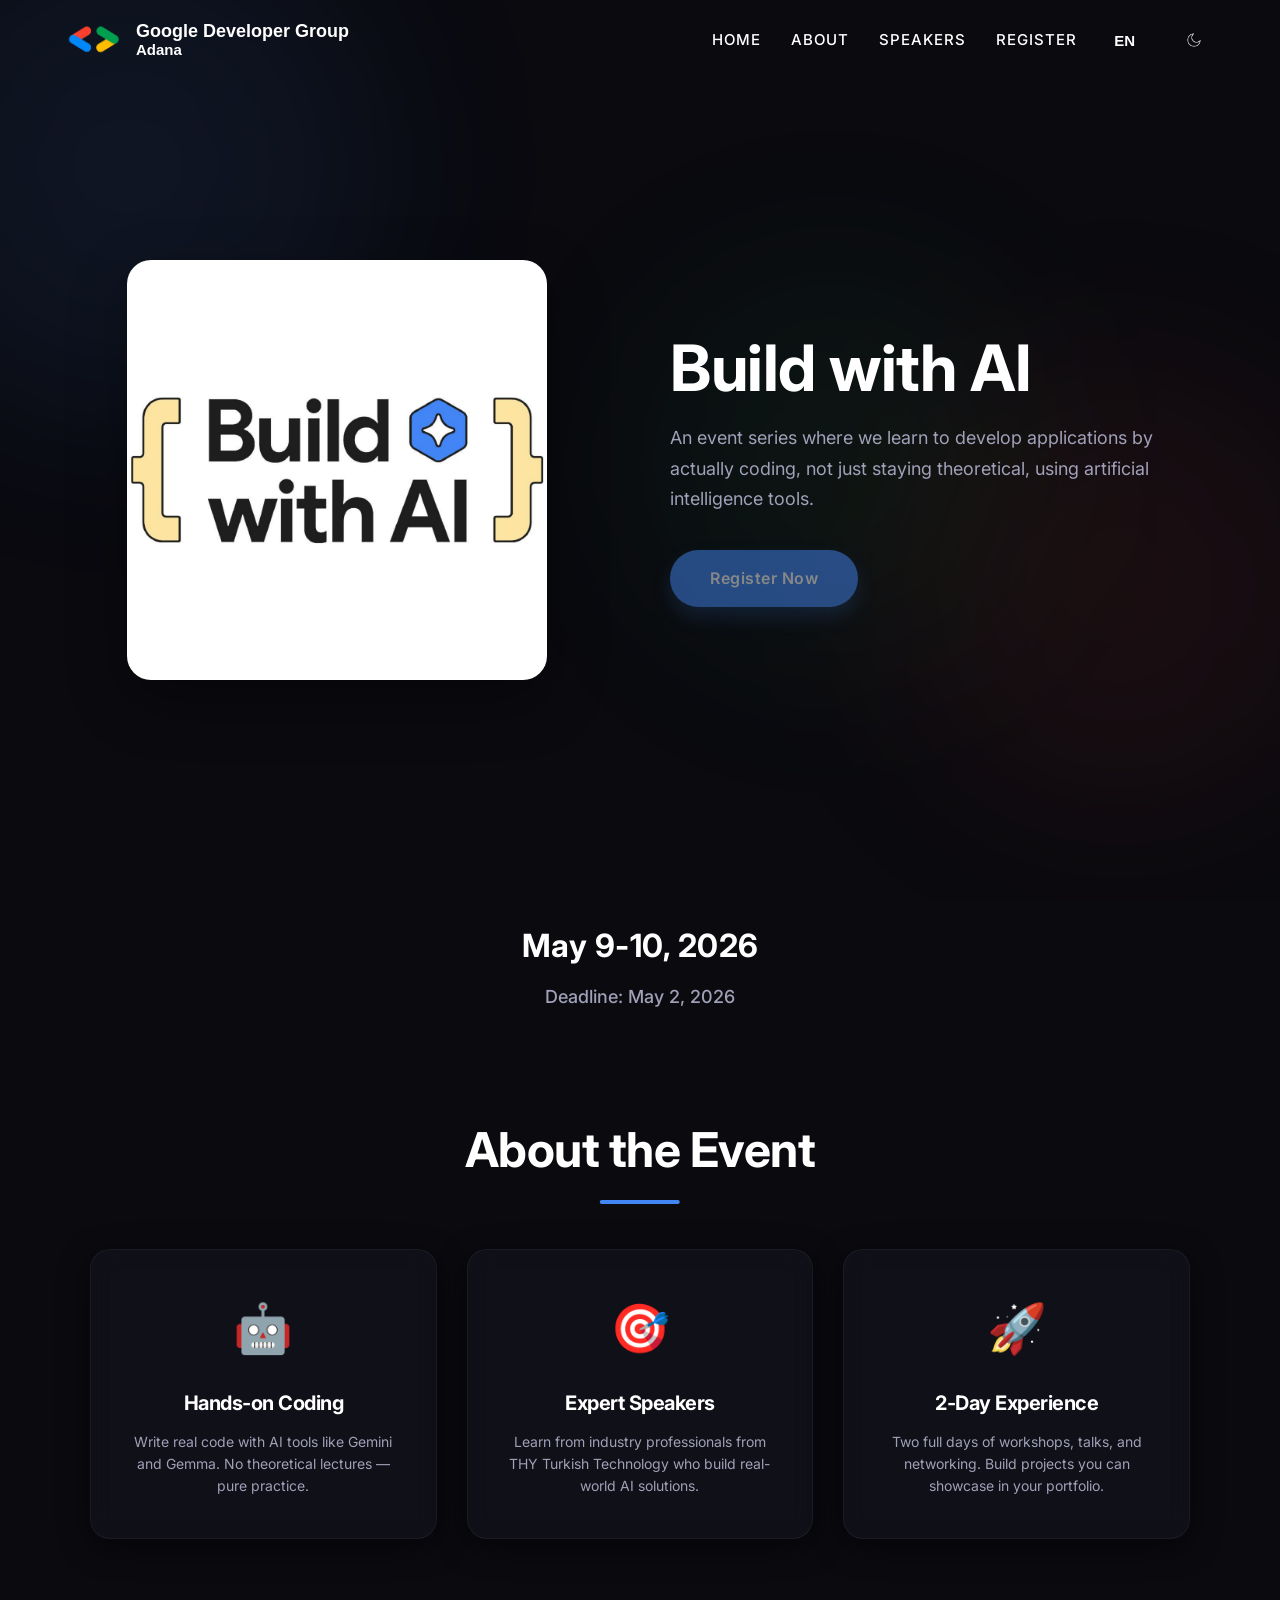
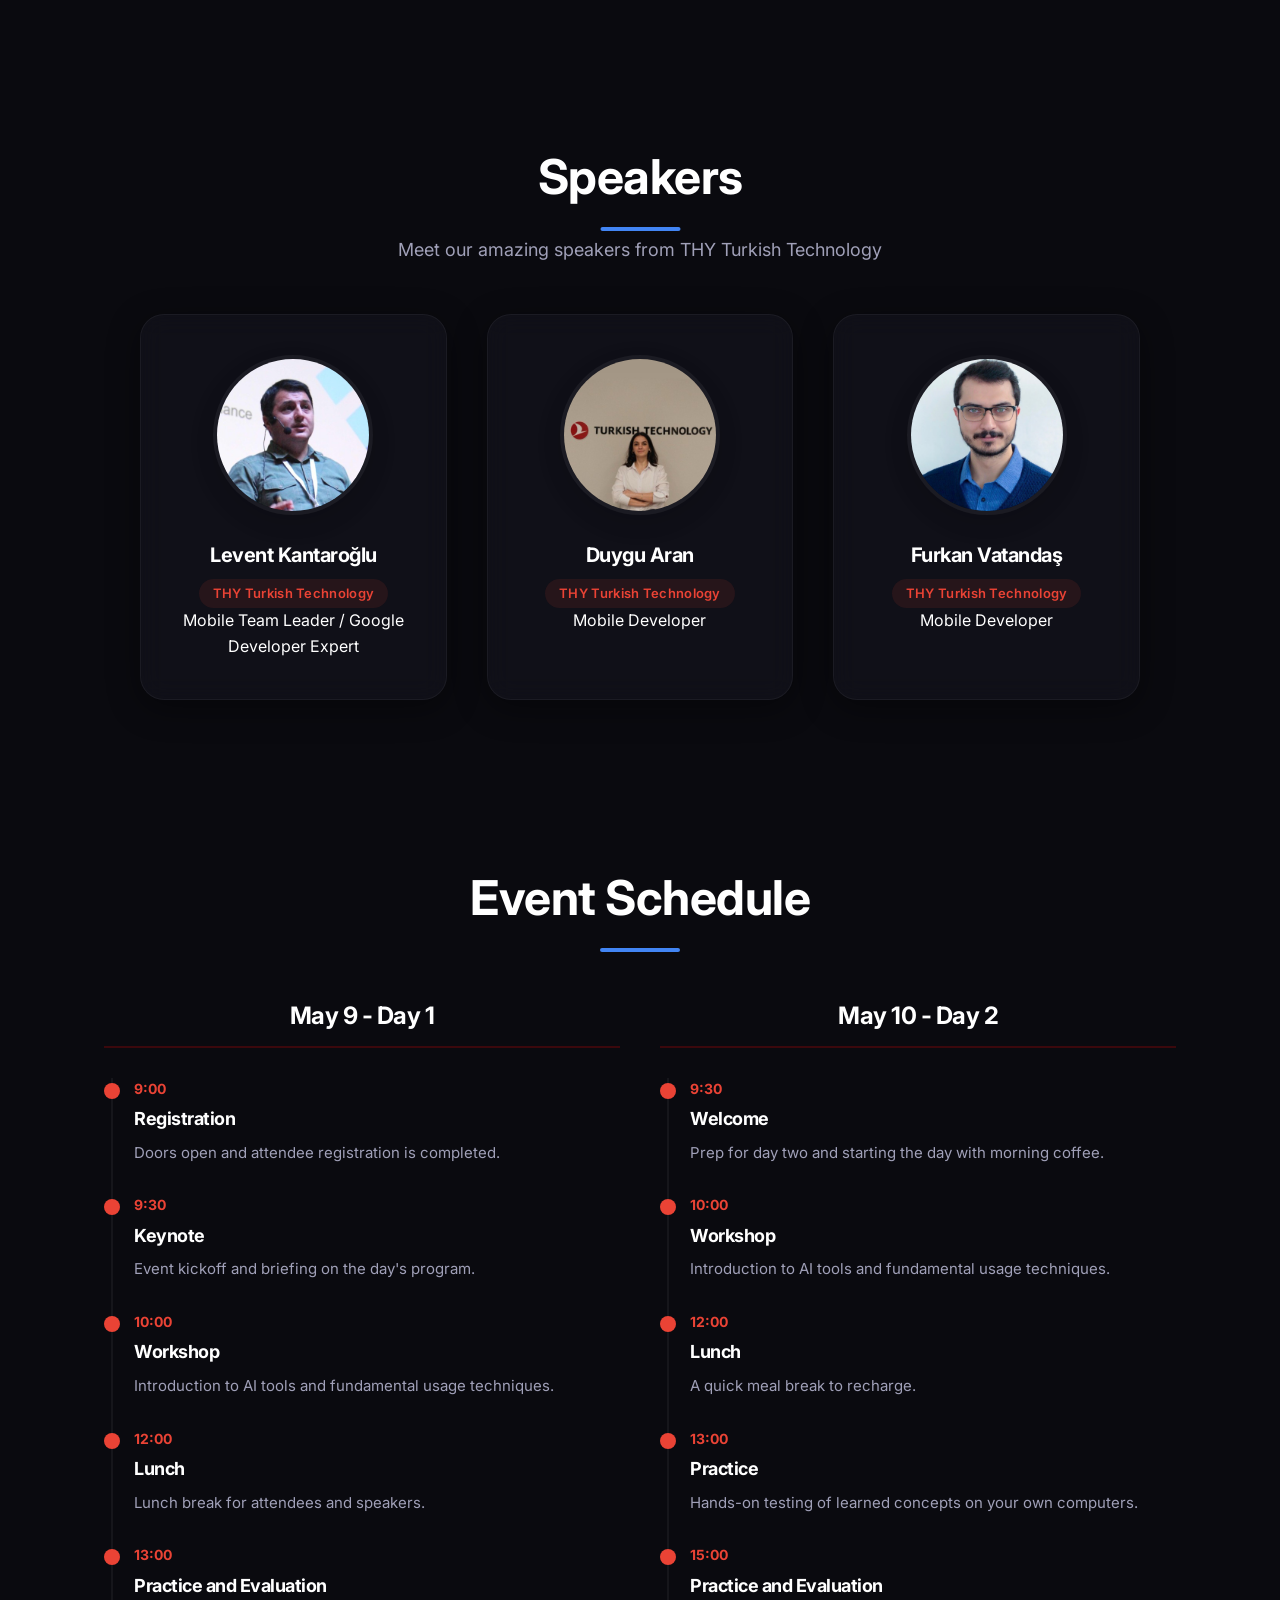
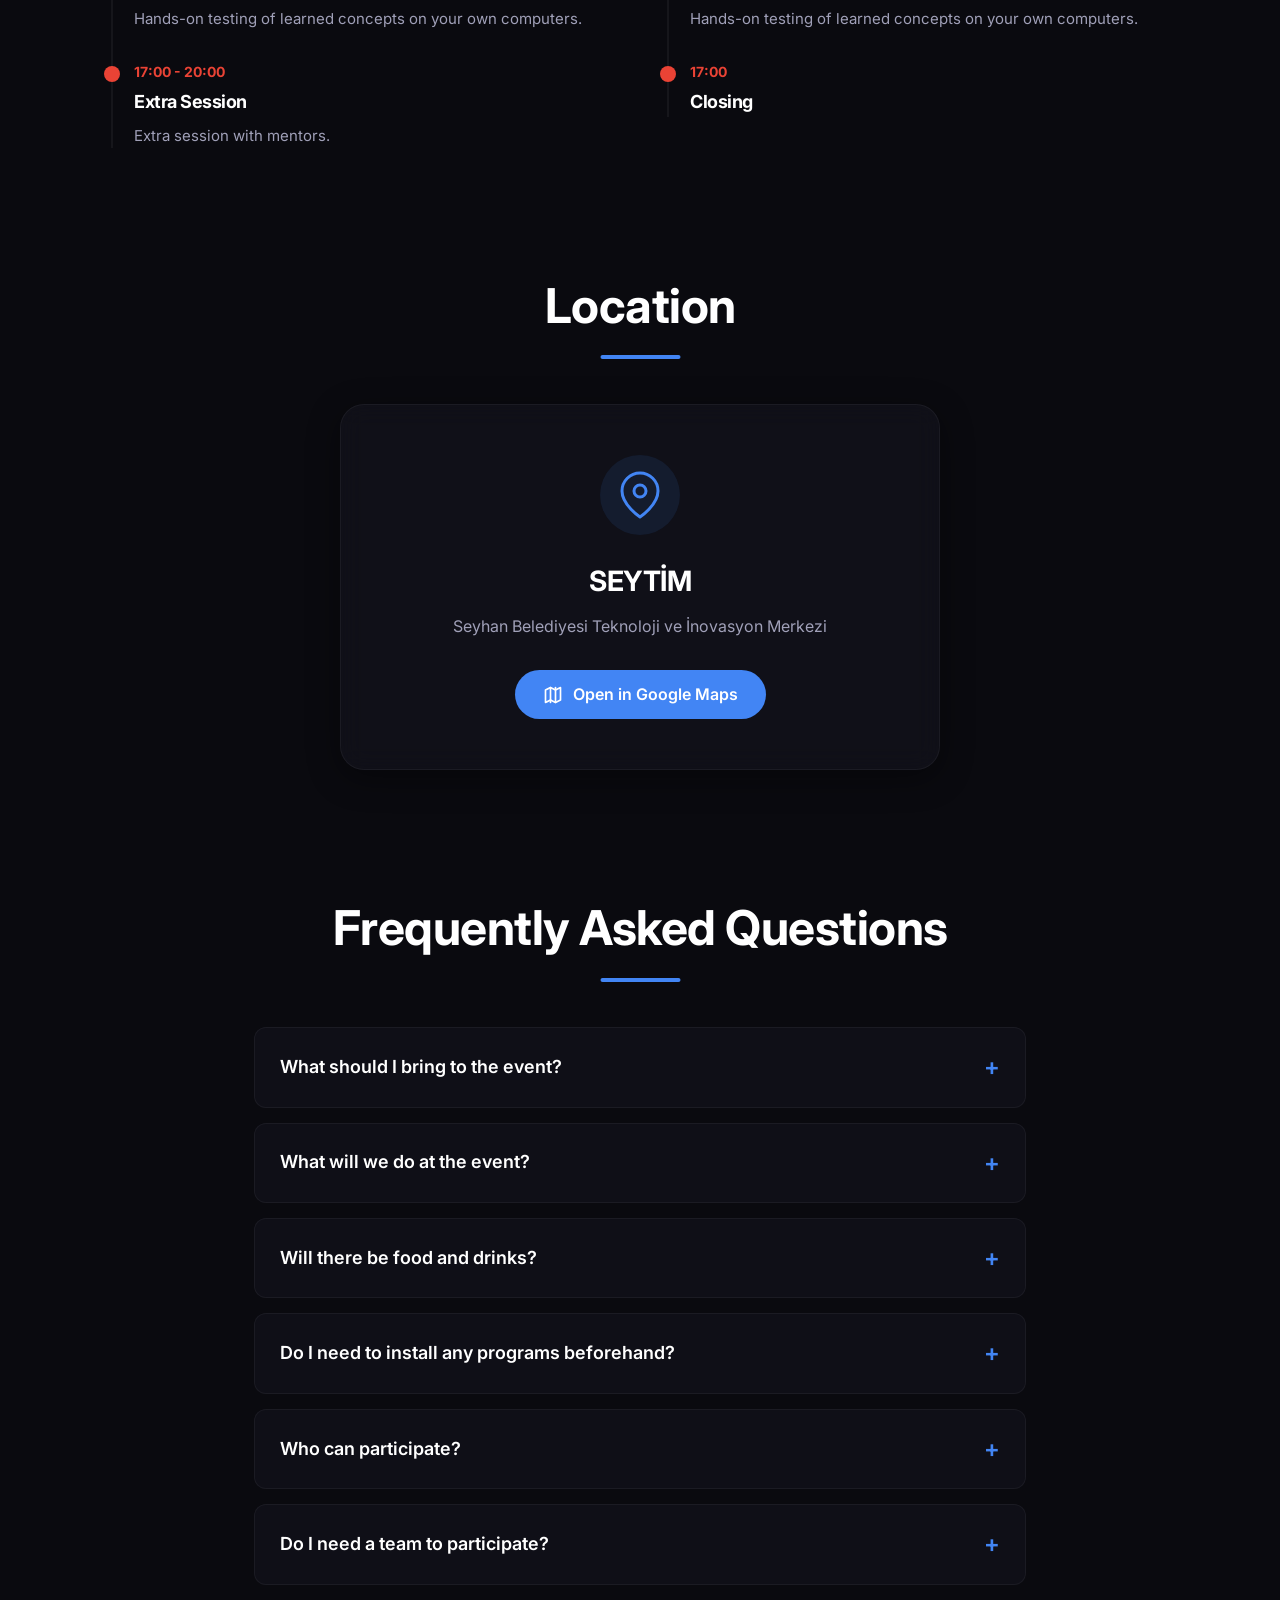
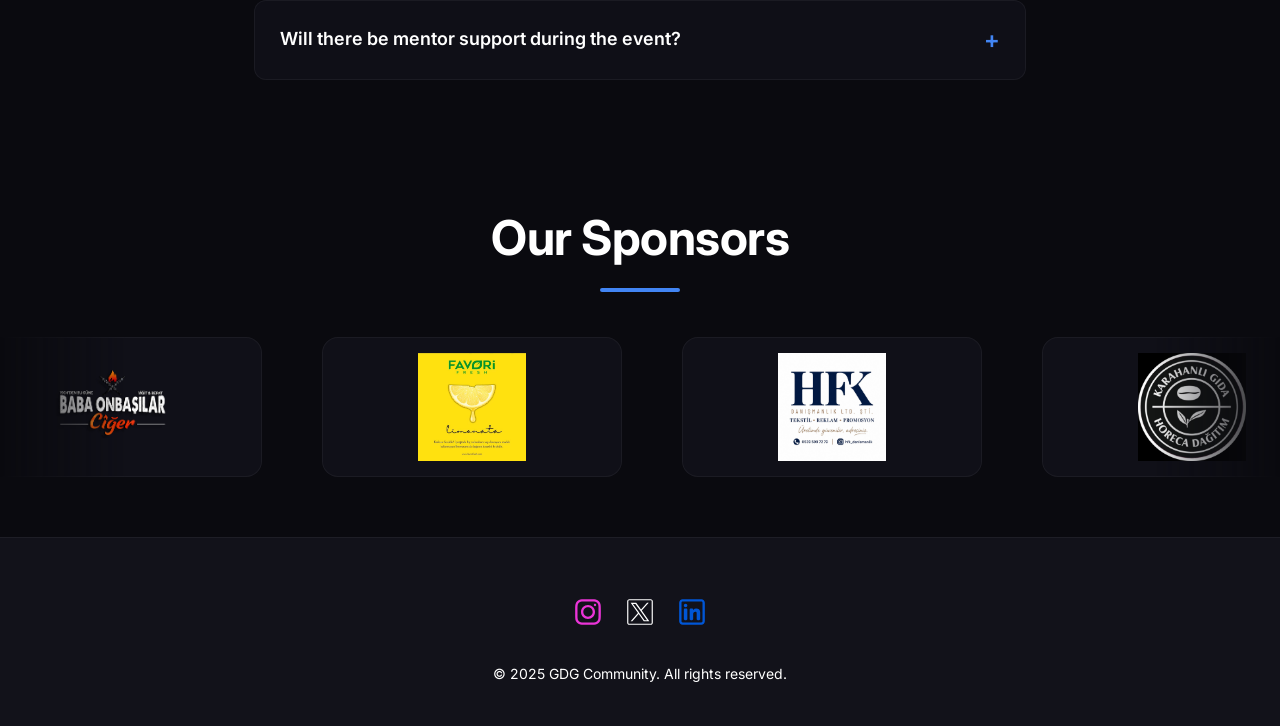
==== commit 208df986: "ufak değişiklikler" ====
--- a/buildwithai.html
+++ b/buildwithai.html
@@ -5,6 +5,7 @@
     <meta charset="UTF-8">
     <meta name="viewport" content="width=device-width, initial-scale=1.0">
     <title>Build with AI 2026 - GDG Adana</title>
+    <link rel="icon" type="image/png" href="images/Logo.png?v=2">
     <meta name="description"
         content="Build with AI 2026 - GDG Adana etkinliği. Yapay zeka araçlarıyla uygulama geliştirmeyi öğrenin.">
     <link rel="preconnect" href="https://fonts.googleapis.com">
@@ -84,8 +85,8 @@
                     An event series where we learn to develop applications by actually coding, not just staying
                     theoretical, using artificial intelligence tools.
                 </p>
-                <a href="https://kommunity.com/gdg-adana/events/build-with-ai-adana-2026-ace75ac0" target="_blank"
-                    class="cta-button translate" data-en="Register Now" data-tr="Hemen Başvur">Register Now</a>
+                <a href="javascript:void(0)" class="cta-button translate" data-en="Register Now" data-tr="Hemen Başvur"
+                    style="opacity: 0.5; cursor: not-allowed;">Register Now</a>
             </div>
         </div>
     </section>
@@ -230,14 +231,15 @@
                     <div class="bwai-timeline-item">
                         <div class="bwai-timeline-time">13:00</div>
                         <div class="bwai-timeline-content">
-                            <h4 class="translate" data-en="Practice" data-tr="Pratik">Pratik</h4>
+                            <h4 class="translate" data-en="Practice and Evaluation" data-tr="Uygulama ve Değerlendirme">
+                                Uygulama ve Değerlendirme</h4>
                             <p class="translate" data-en="Hands-on testing of learned concepts on your own computers."
                                 data-tr="Öğrenilen teorik bilgilerin bilgisayarlarınızda uygulamalı olarak test edilmesi.">
                                 Öğrenilen teorik bilgilerin bilgisayarlarınızda uygulamalı olarak test edilmesi.</p>
                         </div>
                     </div>
                     <div class="bwai-timeline-item">
-                        <div class="bwai-timeline-time">16:00 - 18:00</div>
+                        <div class="bwai-timeline-time">17:00 - 20:00</div>
                         <div class="bwai-timeline-content">
                             <h4 class="translate" data-en="Extra Session" data-tr="Ek Oturum">Ek Oturum</h4>
                             <p class="translate" data-en="Extra session with mentors." data-tr="Mentörlerle ek oturum.">
@@ -253,7 +255,7 @@
                     Gün</h3>
                 <div class="bwai-timeline">
                     <div class="bwai-timeline-item">
-                        <div class="bwai-timeline-time">10:00</div>
+                        <div class="bwai-timeline-time">9:30</div>
                         <div class="bwai-timeline-content">
                             <h4 class="translate" data-en="Welcome" data-tr="Karşılama">Karşılama</h4>
                             <p class="translate" data-en="Prep for day two and starting the day with morning coffee."
@@ -262,7 +264,7 @@
                         </div>
                     </div>
                     <div class="bwai-timeline-item">
-                        <div class="bwai-timeline-time">10:30</div>
+                        <div class="bwai-timeline-time">10:00</div>
                         <div class="bwai-timeline-content">
                             <h4 class="translate" data-en="Workshop" data-tr="Atölye">Atölye</h4>
                             <p class="translate" data-en="Introduction to AI tools and fundamental usage techniques."
@@ -271,7 +273,7 @@
                         </div>
                     </div>
                     <div class="bwai-timeline-item">
-                        <div class="bwai-timeline-time">12:30</div>
+                        <div class="bwai-timeline-time">12:00</div>
                         <div class="bwai-timeline-content">
                             <h4 class="translate" data-en="Lunch" data-tr="Öğle Yemeği">Öğle Yemeği</h4>
                             <p class="translate" data-en="A quick meal break to recharge."
@@ -282,7 +284,7 @@
                     <div class="bwai-timeline-item">
                         <div class="bwai-timeline-time">13:00</div>
                         <div class="bwai-timeline-content">
-                            <h4 class="translate" data-en="Practice" data-tr="Pratik">Pratik</h4>
+                            <h4 class="translate" data-en="Practice" data-tr="Uygulama">Uygulama</h4>
                             <p class="translate" data-en="Hands-on testing of learned concepts on your own computers."
                                 data-tr="Öğrenilen teorik bilgilerin bilgisayarlarınızda uygulamalı olarak test edilmesi.">
                                 Öğrenilen teorik bilgilerin bilgisayarlarınızda uygulamalı olarak test edilmesi.</p>
@@ -292,7 +294,8 @@
                     <div class="bwai-timeline-item">
                         <div class="bwai-timeline-time">15:00</div>
                         <div class="bwai-timeline-content">
-                            <h4 class="translate" data-en="Practice" data-tr="Pratik">Pratik</h4>
+                            <h4 class="translate" data-en="Practice and Evaluation" data-tr="Uygulama ve Değerlendirme">
+                                Uygulama ve Değerlendirme</h4>
                             <p class="translate" data-en="Hands-on testing of learned concepts on your own computers."
                                 data-tr="Öğrenilen teorik bilgilerin bilgisayarlarınızda uygulamalı olarak test edilmesi.">
                                 Öğrenilen teorik bilgilerin bilgisayarlarınızda uygulamalı olarak test edilmesi.</p>
@@ -458,12 +461,13 @@
         <div class="bwai-sponsors-marquee">
             <div class="bwai-sponsors-track" id="sponsorsTrack">
                 <!-- Sponsor logos — replace src with actual sponsor logo paths -->
-                <div class="bwai-sponsor-item"><img src="images/sponsors/sponsor1.png" alt="Sponsor 1"></div>
-                <div class="bwai-sponsor-item"><img src="images/sponsors/sponsor2.png" alt="Sponsor 2"></div>
-                <div class="bwai-sponsor-item"><img src="images/sponsors/sponsor3.png" alt="Sponsor 3"></div>
-                <div class="bwai-sponsor-item"><img src="images/sponsors/sponsor4.png" alt="Sponsor 4"></div>
-                <div class="bwai-sponsor-item"><img src="images/sponsors/sponsor5.png" alt="Sponsor 5"></div>
-                <div class="bwai-sponsor-item"><img src="images/sponsors/sponsor6.png" alt="Sponsor 6"></div>
+                <div class="bwai-sponsor-item"><img src="images/sponsors/babaonbaşılar logo.png" alt="Sponsor 1"></div>
+                <div class="bwai-sponsor-item"><img src="images/sponsors/favori.jpeg" alt="Sponsor 2"></div>
+                <div class="bwai-sponsor-item"><img src="images/sponsors/HFK.jpeg" alt="Sponsor 3"></div>
+                <div class="bwai-sponsor-item"><img src="images/sponsors/karahanlı_gıda.jpeg" alt="Sponsor 4"></div>
+                <div class="bwai-sponsor-item"><img src="images/sponsors/karahanlı_gıda_2.jpeg" alt="Sponsor 5"></div>
+                <div class="bwai-sponsor-item"><img src="images/sponsors/tatlıcı_köse.png" alt="Sponsor 6"></div>
+                <div class="bwai-sponsor-item"><img src="images/sponsors/kroom.png" alt="Sponsor 7"></div>
             </div>
         </div>
     </section>
--- a/css/buildwithai.css
+++ b/css/buildwithai.css
@@ -436,8 +436,8 @@
 
 .bwai-sponsor-item {
     flex-shrink: 0;
-    width: 160px;
-    height: 80px;
+    width: 300px;
+    height: 140px;
     display: flex;
     align-items: center;
     justify-content: center;
@@ -445,36 +445,12 @@
     border: 1px solid var(--card-border);
     border-radius: 16px;
     padding: 15px 20px;
-    transition: all 0.3s ease;
-}
-
-.bwai-sponsor-item:hover {
-    border-color: var(--google-blue);
-    transform: scale(1.05);
 }
 
 .bwai-sponsor-item img {
     max-width: 100%;
     max-height: 100%;
     object-fit: contain;
-    filter: grayscale(100%) brightness(0.8);
-    opacity: 0.6;
-    transition: all 0.3s ease;
-}
-
-.bwai-sponsor-item:hover img {
-    filter: grayscale(0%) brightness(1);
-    opacity: 1;
-}
-
-body.light-mode .bwai-sponsor-item img {
-    filter: grayscale(100%) brightness(1.2);
-    opacity: 0.5;
-}
-
-body.light-mode .bwai-sponsor-item:hover img {
-    filter: grayscale(0%) brightness(1);
-    opacity: 1;
 }
 
 
@@ -691,8 +667,8 @@
     }
 
     .bwai-sponsor-item {
-        width: 130px;
-        height: 65px;
+        width: 220px;
+        height: 110px;
         padding: 10px;
     }
 
